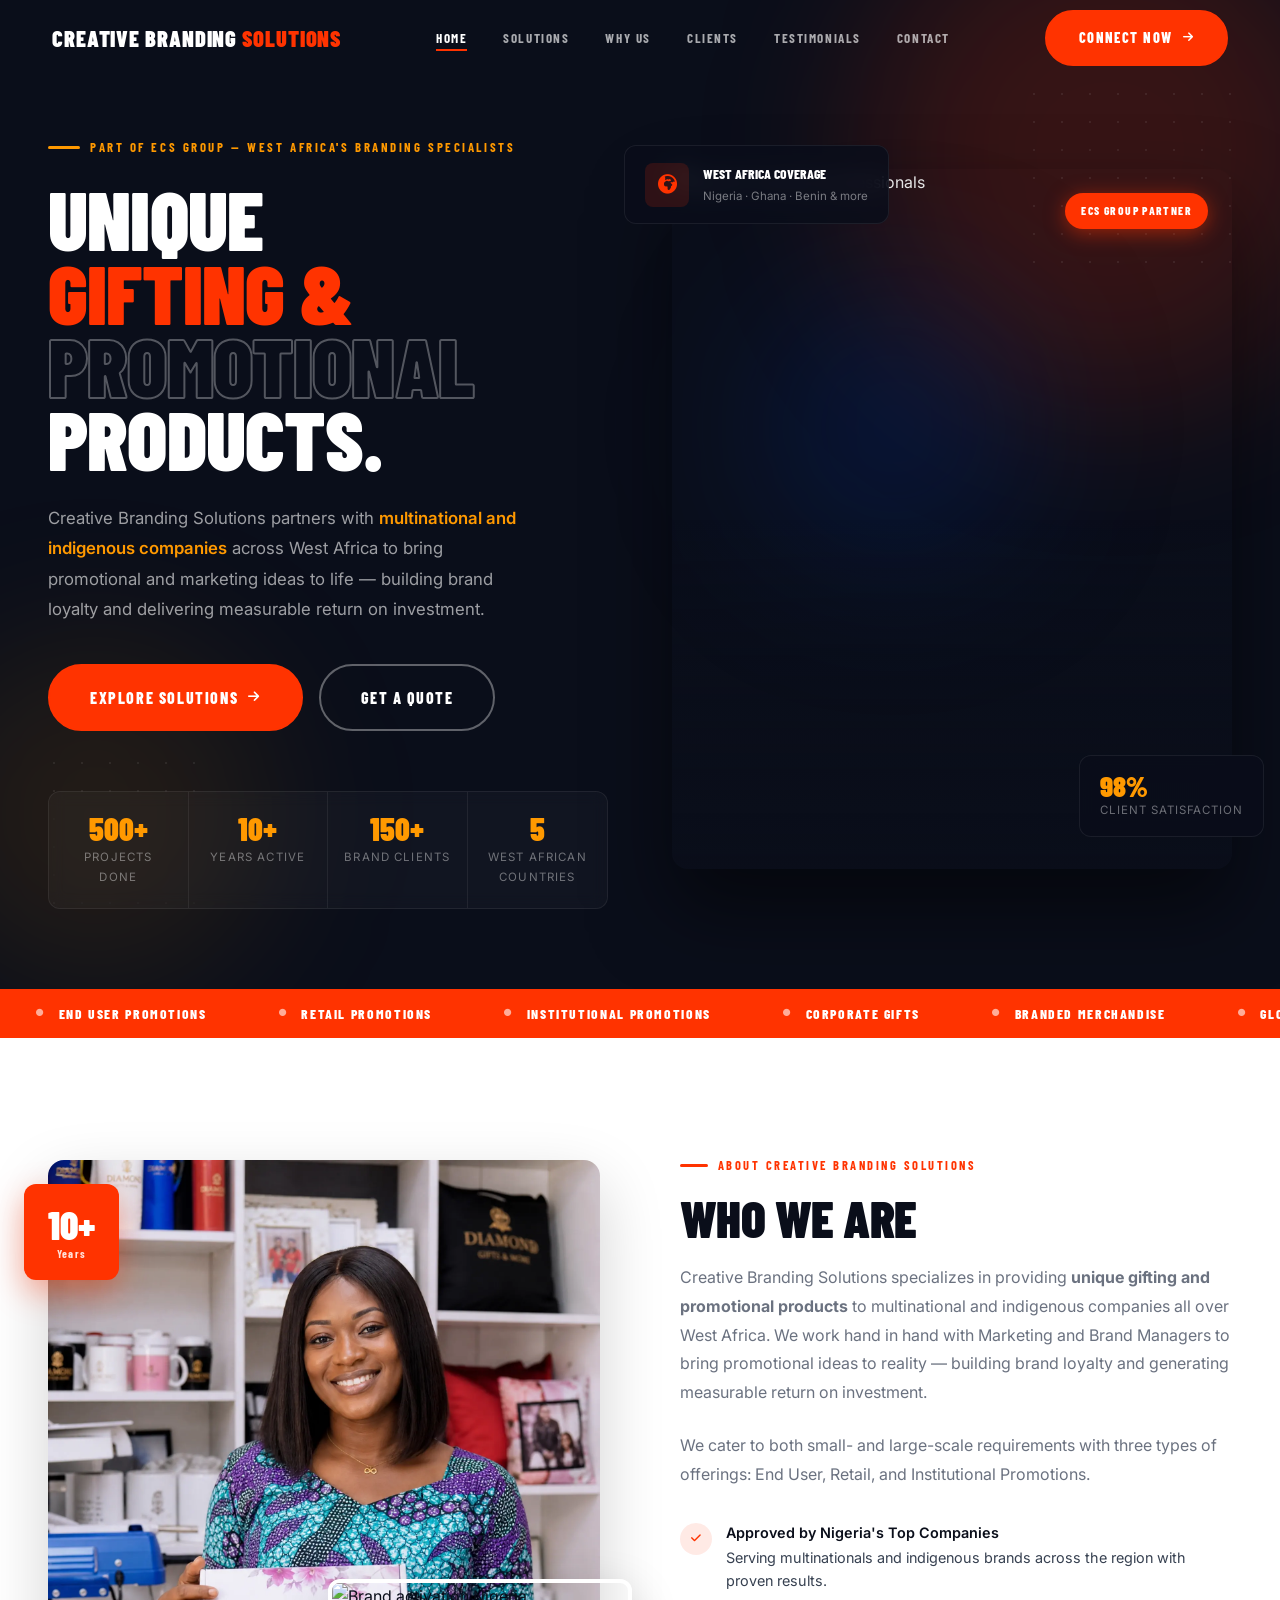
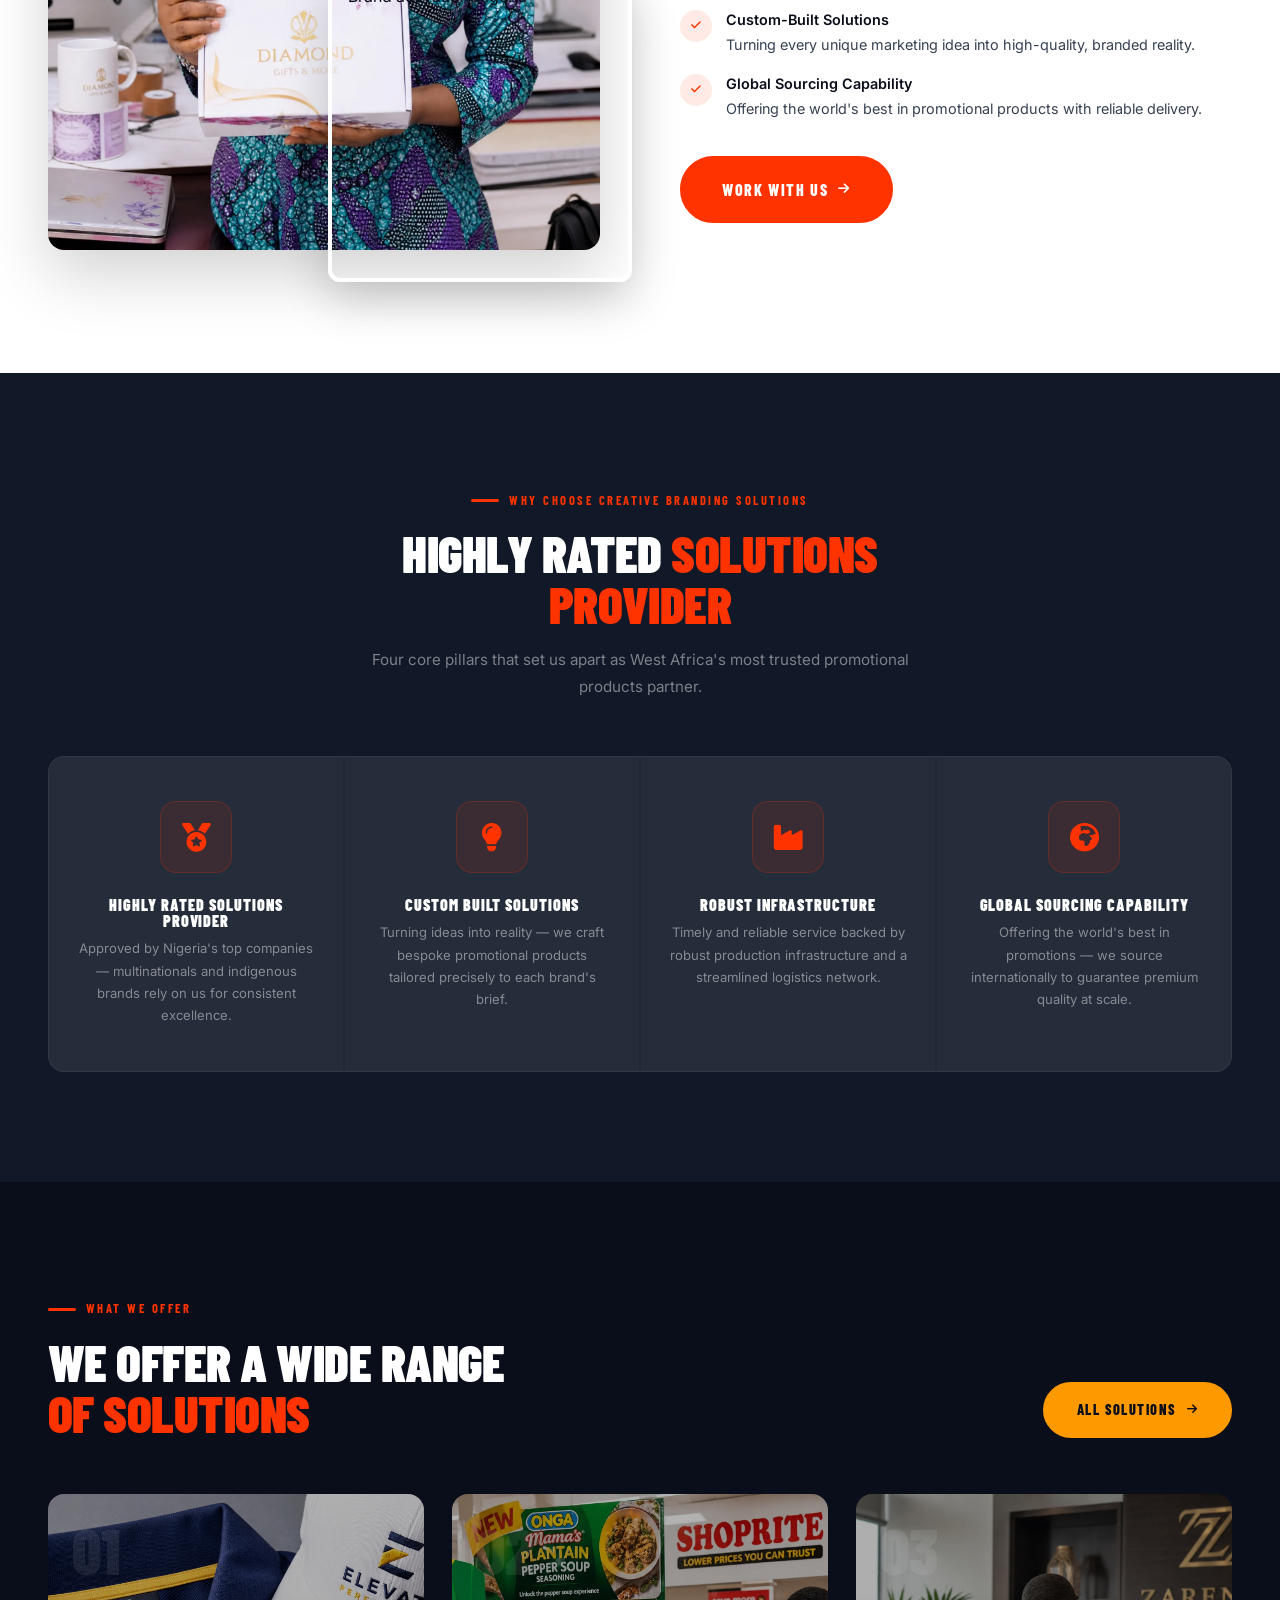
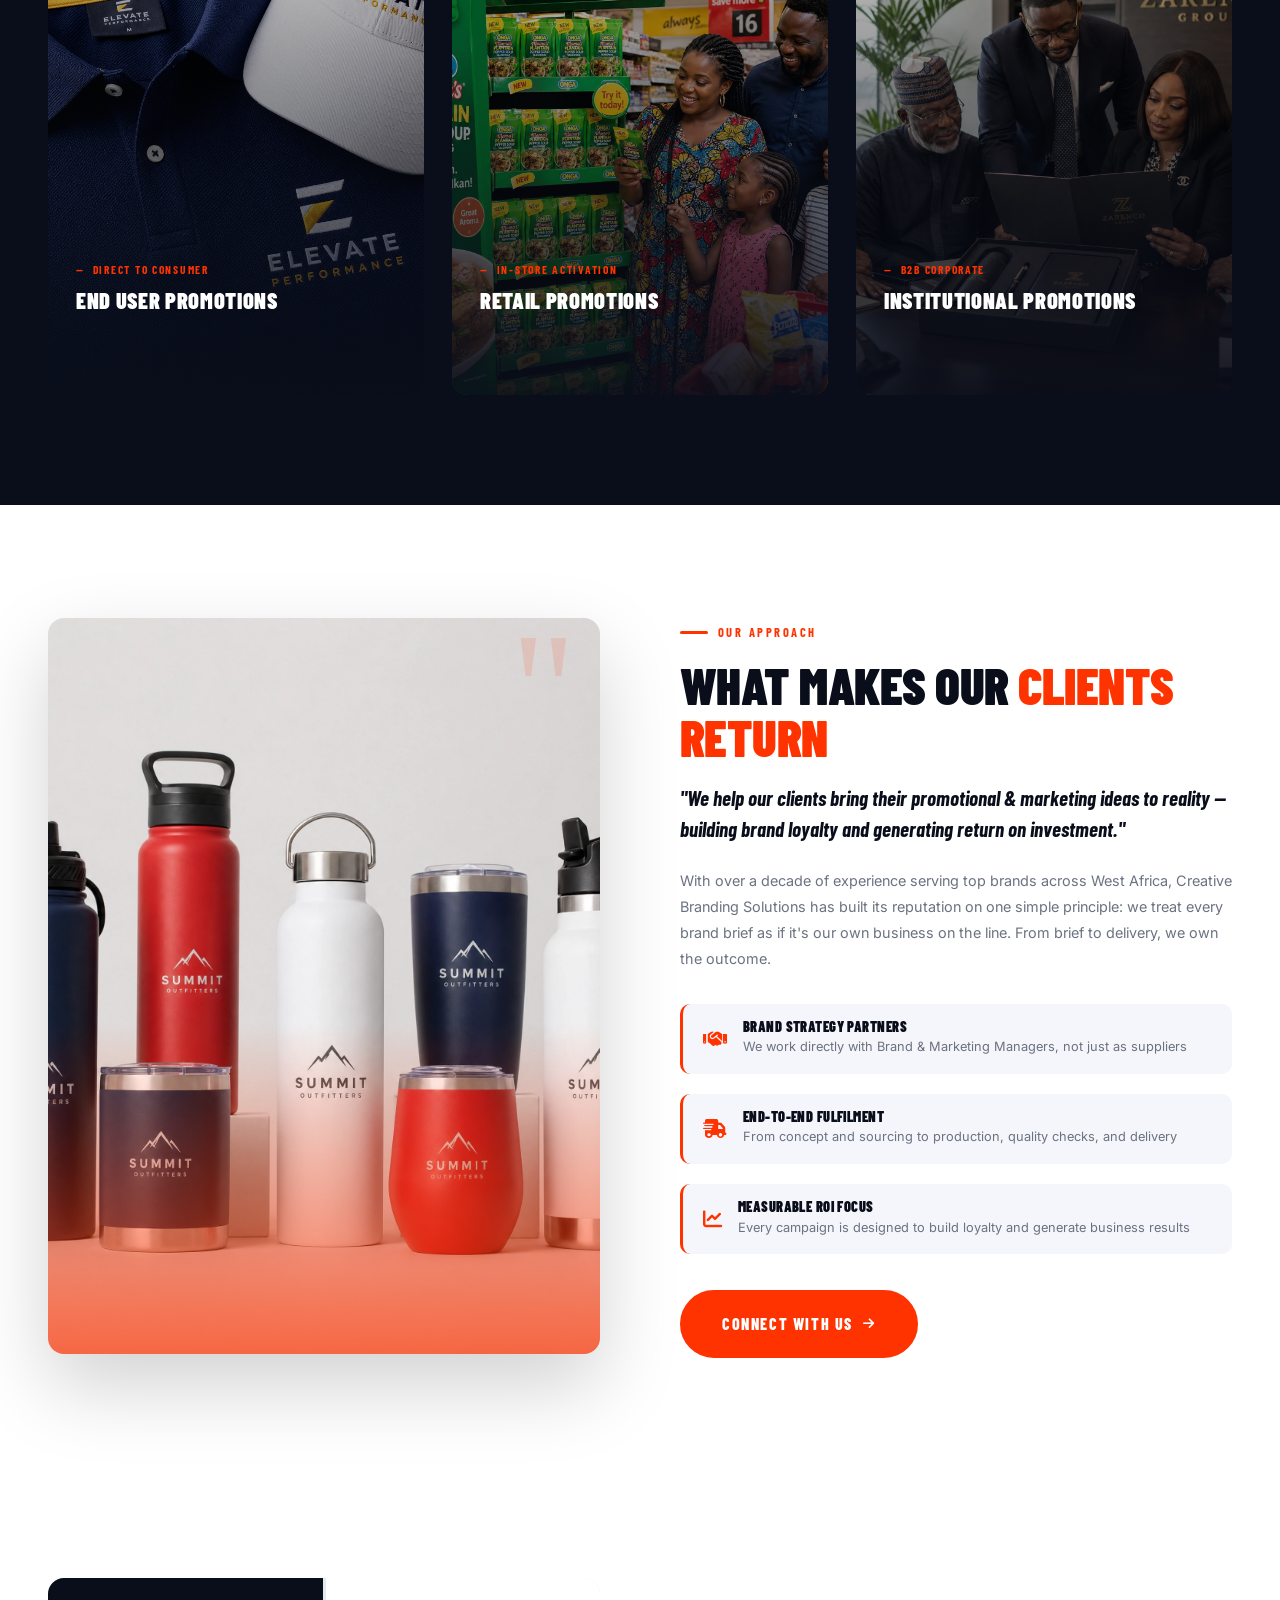
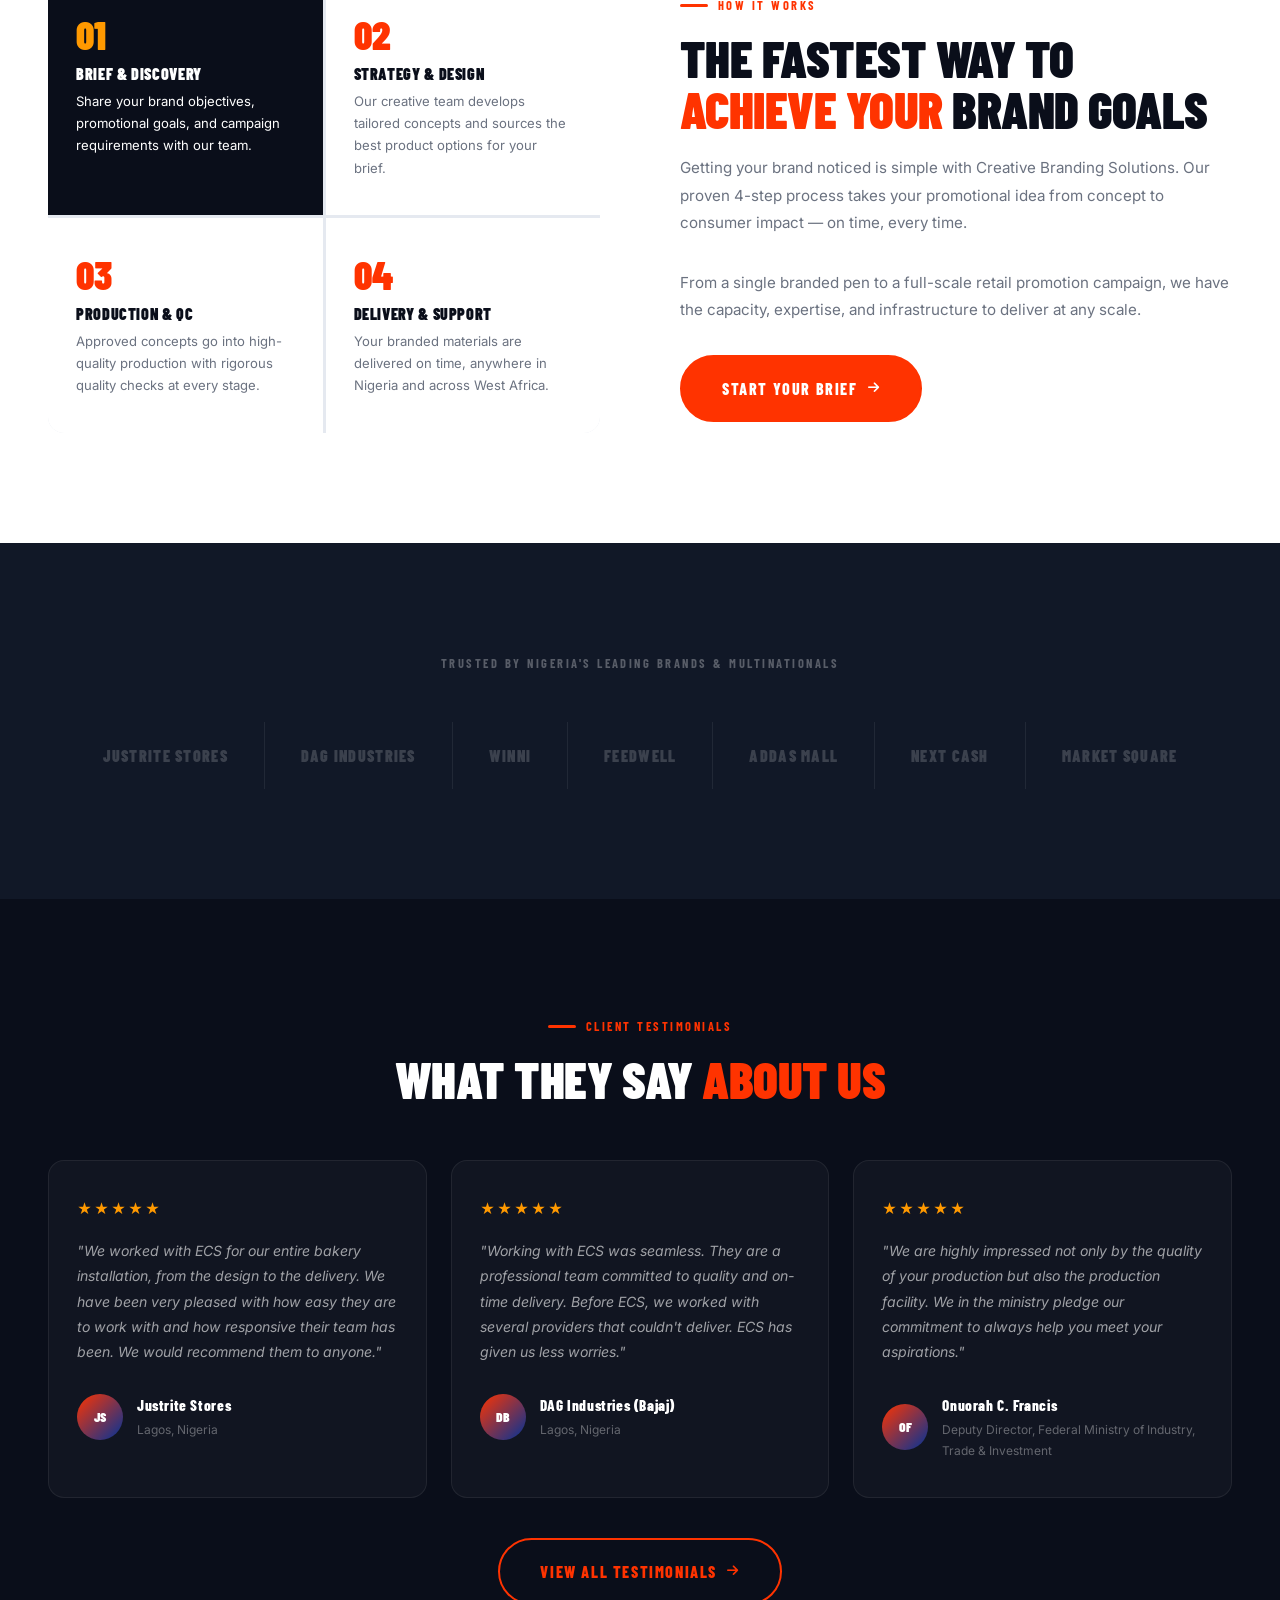
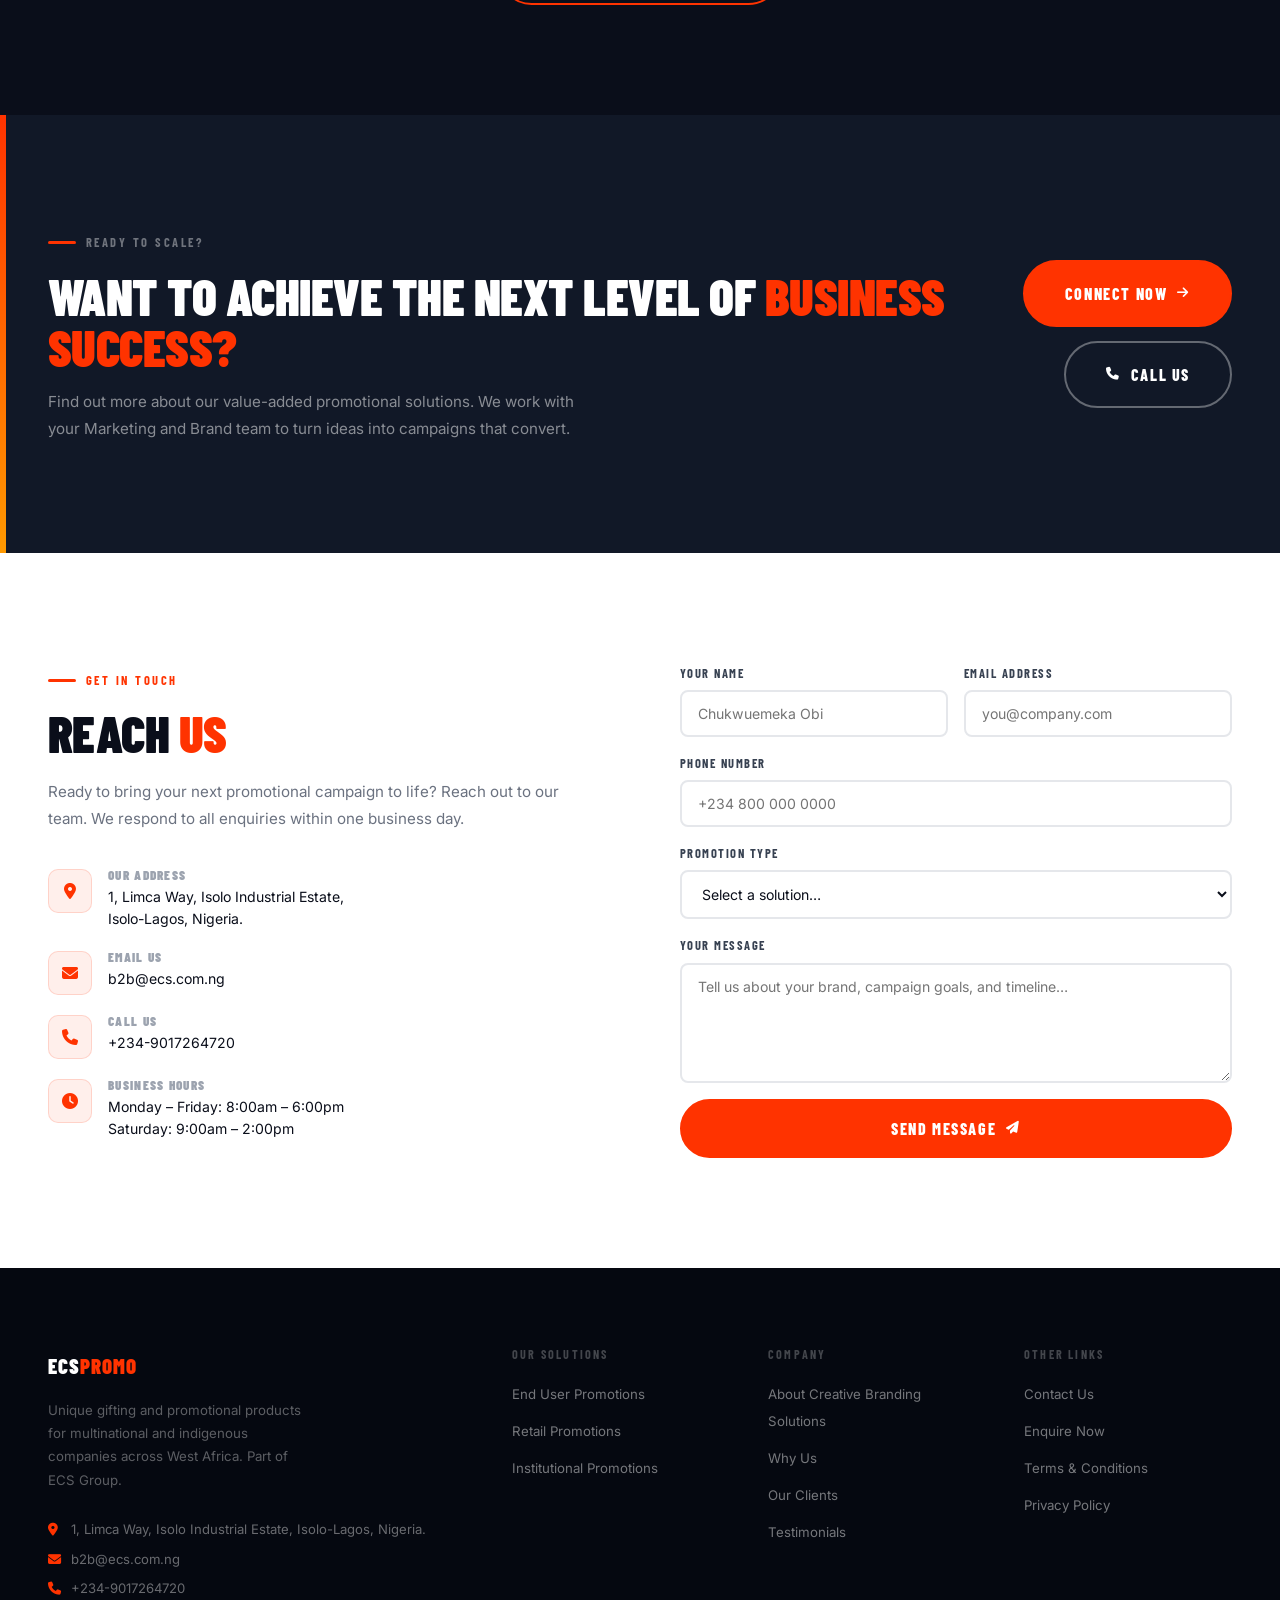
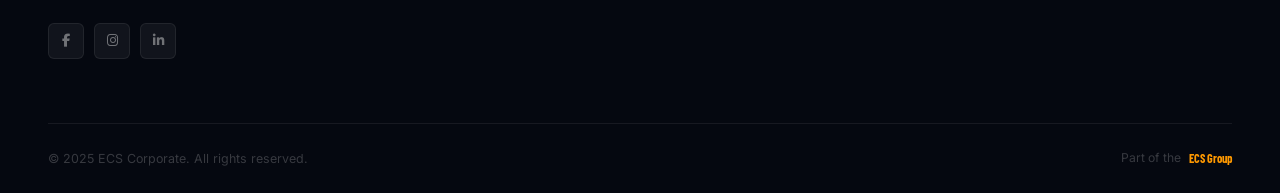
==== index.html @ 457f7cd7 "Add files via upload" ====
<!DOCTYPE html>
<html lang="en">
<head>
  <meta charset="UTF-8" />
  <meta name="viewport" content="width=device-width, initial-scale=1.0" />
  <title>Creative Branding Solutions | Branded Merchandise & Promotional Products Nigeria</title>
  <meta name="description" content="Creative Branding Solutions specializes in unique gifting and promotional products for multinational and indigenous companies across West Africa. End User, Retail & Institutional Promotions." />
  <link rel="canonical" href="https://ecspromo.com/" />

  <link rel="preconnect" href="https://fonts.googleapis.com" />
  <link rel="preconnect" href="https://fonts.gstatic.com" crossorigin />
  <link href="https://fonts.googleapis.com/css2?family=Barlow+Condensed:ital,wght@0,400;0,600;0,700;0,800;0,900;1,700&family=Inter:wght@300;400;500;600&display=swap" rel="stylesheet" />
  <link rel="stylesheet" href="https://cdnjs.cloudflare.com/ajax/libs/font-awesome/6.5.0/css/all.min.css" />

  <style>
    /* ================================================================
       Creative Branding Solutions — Flagship Homepage
       Brand: Deep Navy #0a0e1a | Flame Red #FF3300 | Amber #FF9900
       Inspired by: bold dark-bg, wave sections, organic shapes, impact
    ================================================================ */
    *, *::before, *::after { box-sizing: border-box; margin: 0; padding: 0; }

    :root {
      --ink:     #0a0e1a;
      --ink2:    #111827;
      --blue:    #003399;
      --blue-lt: #1a4dcc;
      --red:     #FF3300;
      --red-dk:  #cc2200;
      --amber:   #FF9900;
      --amber-dk:#e68a00;
      --white:   #ffffff;
      --off:     #f4f6fb;
      --muted:   #9ca3af;
      --border:  rgba(255,255,255,0.07);
      --font-h:  'Barlow Condensed', sans-serif;
      --font-b:  'Inter', sans-serif;
      --ease:    cubic-bezier(0.4, 0, 0.2, 1);
    }

    html { scroll-behavior: smooth; font-size: 16px; }
    body { font-family: var(--font-b); color: #fff; background: var(--ink); overflow-x: hidden; line-height: 1.7; }
    a { color: inherit; text-decoration: none; transition: all 0.25s var(--ease); }
    img { display: block; max-width: 100%; }
    .container { width: 100%; max-width: 1240px; margin: 0 auto; padding: 0 28px; }
    .section-pad { padding: 110px 0; }

    h1,h2,h3,h4,h5 {
      font-family: var(--font-h);
      font-weight: 900;
      line-height: 1.0;
      text-transform: uppercase;
      letter-spacing: -0.01em;
    }

    /* ======= BUTTONS ======= */
    .btn {
      display: inline-flex; align-items: center; gap: 10px;
      font-family: var(--font-h); font-weight: 800; font-size: 0.9rem;
      letter-spacing: 0.1em; text-transform: uppercase;
      padding: 14px 32px; border-radius: 100px; border: 2px solid transparent;
      cursor: pointer; transition: all 0.2s var(--ease); white-space: nowrap;
    }
    .btn-red { background: var(--red); color: #fff; border-color: var(--red); }
    .btn-red:hover { background: var(--red-dk); transform: translateY(-2px); box-shadow: 0 12px 30px rgba(255,51,0,0.4); }
    .btn-amber { background: var(--amber); color: var(--ink); border-color: var(--amber); }
    .btn-amber:hover { background: var(--amber-dk); transform: translateY(-2px); box-shadow: 0 12px 30px rgba(255,153,0,0.4); }
    .btn-outline-white { background: transparent; color: #fff; border-color: rgba(255,255,255,0.35); }
    .btn-outline-white:hover { border-color: #fff; background: rgba(255,255,255,0.08); }
    .btn-outline-red { background: transparent; color: var(--red); border-color: var(--red); }
    .btn-outline-red:hover { background: var(--red); color: #fff; }
    .btn-lg { padding: 18px 40px; font-size: 1rem; }
    .btn i { font-size: 0.8em; }

    /* ======= NAVBAR ======= */
    #navbar {
      position: fixed; top: 0; left: 0; right: 0; z-index: 999;
      transition: all 0.35s var(--ease);
    }
    .nav-inner {
      display: flex; align-items: center; justify-content: space-between;
      padding: 0 32px; height: 76px; max-width: 1240px; margin: 0 auto;
    }
    #navbar.solid { background: rgba(10,14,26,0.97); backdrop-filter: blur(16px); border-bottom: 1px solid var(--border); box-shadow: 0 4px 24px rgba(0,0,0,0.4); }

    .nav-logo {
      font-family: var(--font-h); font-weight: 900; font-size: 1.4rem;
      letter-spacing: 0.04em; text-transform: uppercase; color: #fff;
    }
    .nav-logo span { color: var(--red); }
    .nav-logo sub { font-size: 0.6em; color: var(--amber); vertical-align: super; letter-spacing: 0.12em; }

    .nav-links { display: flex; list-style: none; gap: 36px; align-items: center; }
    .nav-links a {
      font-family: var(--font-h); font-weight: 700; font-size: 0.82rem;
      letter-spacing: 0.12em; text-transform: uppercase;
      color: rgba(255,255,255,0.65); padding-bottom: 3px;
      border-bottom: 2px solid transparent;
    }
    .nav-links a:hover, .nav-links a.active { color: #fff; border-color: var(--red); }

    .nav-cta { display: flex; gap: 12px; }
    .nav-toggle { display: none; background: none; border: none; cursor: pointer; flex-direction: column; gap: 5px; padding: 8px; }
    .nav-toggle span { display: block; width: 24px; height: 2px; background: #fff; border-radius: 2px; transition: all 0.3s; }

    /* Mobile */
    #mobileMenu {
      display: none; position: fixed; inset: 0; background: var(--ink2);
      z-index: 1000; flex-direction: column; align-items: center;
      justify-content: center; gap: 28px;
    }
    #mobileMenu.open { display: flex; }
    #mobileMenu a { font-family: var(--font-h); font-weight: 900; font-size: 2.2rem; text-transform: uppercase; color: #fff; }
    #mobileMenu a:hover { color: var(--red); }
    .mobile-close { position: absolute; top: 24px; right: 24px; background: none; border: none; color: #fff; font-size: 1.6rem; cursor: pointer; }

    /* ======= HERO ======= */
    .hero {
      position: relative; min-height: 100svh; display: flex; align-items: center;
      overflow: hidden; background: var(--ink);
      padding: 130px 0 80px;
    }

    /* Background image with overlay */
    .hero-bg {
      position: absolute; inset: 0;
      background-image: url('https://images.unsplash.com/photo-1506784983877-45594efa4cbe?w=1800&auto=format&fit=crop&q=70');
      background-size: cover; background-position: center 20%;
      filter: brightness(0.12) saturate(0.4);
    }

    /* Orange blob organic shapes — inspired by reference */
    .blob {
      position: absolute; border-radius: 50%; filter: blur(80px);
      pointer-events: none; z-index: 0;
    }
    .blob-1 { width: 500px; height: 500px; background: rgba(255,51,0,0.18); top: -100px; right: -80px; }
    .blob-2 { width: 350px; height: 350px; background: rgba(255,153,0,0.1); bottom: 0; left: -80px; }
    .blob-3 { width: 260px; height: 260px; background: rgba(0,51,153,0.25); top: 30%; right: 20%; }

    /* Dotted grid decoration */
    .dot-grid {
      position: absolute; pointer-events: none;
      background-image: radial-gradient(rgba(255,255,255,0.07) 1px, transparent 1px);
      background-size: 28px 28px;
    }
    .dot-grid-tr { top: 80px; right: 40px; width: 220px; height: 200px; }
    .dot-grid-bl { bottom: 80px; left: 40px; width: 180px; height: 160px; }

    .hero-inner {
      position: relative; z-index: 2; width: 100%;
      display: grid; grid-template-columns: 1fr 1fr; gap: 64px; align-items: center;
    }

    .hero-eyebrow {
      display: inline-flex; align-items: center; gap: 10px;
      font-family: var(--font-h); font-weight: 700; font-size: 0.8rem;
      letter-spacing: 0.2em; text-transform: uppercase;
      color: var(--amber); margin-bottom: 24px;
    }
    .hero-eyebrow::before { content: ''; width: 32px; height: 3px; background: var(--amber); border-radius: 2px; }

    .hero-title {
      font-size: clamp(3.6rem, 6.5vw, 7rem);
      line-height: 0.88; color: #fff; margin-bottom: 28px;
    }
    .hero-title .line-red { color: var(--red); display: block; }
    .hero-title .line-amber { color: var(--amber); display: block; }
    .hero-title .line-stroke {
      display: block;
      -webkit-text-stroke: 2px rgba(255,255,255,0.3);
      color: transparent;
    }

    .hero-desc {
      font-size: 1.05rem; color: rgba(255,255,255,0.6);
      line-height: 1.8; max-width: 480px; margin-bottom: 40px;
    }
    .hero-desc strong { color: var(--amber); font-weight: 600; }

    .hero-actions { display: flex; gap: 16px; flex-wrap: wrap; margin-bottom: 60px; }

    .hero-counters {
      display: grid; grid-template-columns: repeat(4, 1fr);
      gap: 0; border: 1px solid var(--border); border-radius: 12px;
      overflow: hidden; background: rgba(255,255,255,0.03);
      backdrop-filter: blur(8px);
    }
    .counter-cell {
      padding: 20px 16px; border-right: 1px solid var(--border); text-align: center;
    }
    .counter-cell:last-child { border-right: none; }
    .counter-num {
      font-family: var(--font-h); font-weight: 900; font-size: 2rem;
      color: var(--amber); line-height: 1;
    }
    .counter-lbl { font-size: 0.72rem; color: rgba(255,255,255,0.4); text-transform: uppercase; letter-spacing: 0.1em; margin-top: 4px; }

    /* Hero right side — floating image cards */
    .hero-right { position: relative; }
    .hero-img-main {
      border-radius: 16px; overflow: hidden;
      aspect-ratio: 4/5; position: relative;
      box-shadow: 0 40px 80px rgba(0,0,0,0.5);
    }
    .hero-img-main img { width: 100%; height: 100%; object-fit: cover; filter: brightness(0.9); }
    .hero-img-main::after {
      content: ''; position: absolute; inset: 0;
      background: linear-gradient(to top, rgba(10,14,26,0.6) 0%, transparent 50%);
    }

    .hero-card-float {
      position: absolute; background: rgba(10,14,26,0.85); backdrop-filter: blur(12px);
      border: 1px solid var(--border); border-radius: 12px; padding: 16px 20px;
    }
    .hero-card-float.top {
      top: -24px; left: -48px;
      display: flex; align-items: center; gap: 14px;
    }
    .hero-card-float.bottom { bottom: 32px; right: -32px; }
    .float-icon {
      width: 44px; height: 44px; border-radius: 8px;
      display: flex; align-items: center; justify-content: center; font-size: 1.2rem; flex-shrink: 0;
    }
    .float-title { font-family: var(--font-h); font-size: 0.85rem; font-weight: 800; color: #fff; text-transform: uppercase; }
    .float-sub { font-size: 0.72rem; color: rgba(255,255,255,0.45); margin-top: 2px; }
    .float-stat { font-family: var(--font-h); font-weight: 900; font-size: 1.8rem; color: var(--amber); line-height: 1; }
    .float-stat-lbl { font-size: 0.72rem; color: rgba(255,255,255,0.4); text-transform: uppercase; letter-spacing: 0.08em; }

    .hero-badge-ecs {
      position: absolute; top: 24px; right: 24px; z-index: 1;
      background: var(--red); color: #fff;
      font-family: var(--font-h); font-weight: 800; font-size: 0.72rem;
      letter-spacing: 0.12em; text-transform: uppercase;
      padding: 8px 16px; border-radius: 100px;
      box-shadow: 0 4px 20px rgba(255,51,0,0.5);
    }

    /* ======= WAVE DIVIDER ======= */
    .wave-down { display: block; width: 100%; height: 80px; overflow: hidden; }
    .wave-down svg { width: 100%; height: 100%; }
    .wave-up { display: block; width: 100%; height: 80px; overflow: hidden; transform: scaleY(-1); }
    .wave-up svg { width: 100%; height: 100%; }

    /* ======= MARQUEE ======= */
    .marquee-wrap { background: var(--red); padding: 13px 0; overflow: hidden; }
    .marquee-track {
      display: flex; gap: 0;
      animation: marquee 30s linear infinite; white-space: nowrap;
    }
    .marquee-item {
      display: inline-flex; align-items: center; gap: 14px;
      font-family: var(--font-h); font-weight: 800; font-size: 0.85rem;
      letter-spacing: 0.12em; text-transform: uppercase;
      color: #fff; padding: 0 36px;
    }
    .marquee-item i { font-size: 0.45rem; opacity: 0.6; }
    @keyframes marquee { from { transform: translateX(0); } to { transform: translateX(-50%); } }

    /* ======= WHO WE ARE ======= */
    .who-section { background: #fff; color: var(--ink); }

    .section-eyebrow {
      display: inline-flex; align-items: center; gap: 10px;
      font-family: var(--font-h); font-weight: 700; font-size: 0.78rem;
      letter-spacing: 0.2em; text-transform: uppercase; color: var(--red);
      margin-bottom: 16px;
    }
    .section-eyebrow::before { content: ''; width: 28px; height: 3px; background: var(--red); border-radius: 2px; }

    .section-title-dark { font-size: clamp(2.2rem, 4vw, 3.8rem); color: var(--ink); }
    .section-title-dark span { color: var(--red); }
    .section-title-light { font-size: clamp(2.2rem, 4vw, 3.8rem); color: #fff; }
    .section-title-light span { color: var(--red); }

    .who-inner { display: grid; grid-template-columns: 1fr 1fr; gap: 80px; align-items: center; }

    .who-left-imgs { position: relative; }
    .who-img-stack {
      position: relative; border-radius: 16px; overflow: hidden;
      aspect-ratio: 4/5; box-shadow: 0 24px 64px rgba(0,0,0,0.18);
    }
    .who-img-stack img { width: 100%; height: 100%; object-fit: cover; }
    .who-img-inset {
      position: absolute; bottom: -32px; right: -32px;
      width: 55%; border-radius: 12px; overflow: hidden;
      border: 4px solid #fff; box-shadow: 0 16px 48px rgba(0,0,0,0.2);
      aspect-ratio: 1;
    }
    .who-img-inset img { width: 100%; height: 100%; object-fit: cover; }
    .who-years-badge {
      position: absolute; top: 24px; left: -24px;
      background: var(--red); color: #fff;
      font-family: var(--font-h); font-weight: 900; font-size: 2.5rem; line-height: 1;
      padding: 20px 24px; border-radius: 12px;
      box-shadow: 0 12px 32px rgba(255,51,0,0.4);
      text-align: center;
    }
    .who-years-badge span { display: block; font-size: 0.7rem; font-weight: 700; letter-spacing: 0.1em; margin-top: 4px; opacity: 0.85; }

    .who-right { padding-bottom: 40px; }
    .who-right .section-sub { font-size: 1rem; color: #6b7280; line-height: 1.8; margin: 20px 0 32px; }
    .who-checkpoints { display: flex; flex-direction: column; gap: 16px; margin-bottom: 36px; }
    .checkpoint {
      display: flex; align-items: flex-start; gap: 14px;
      font-size: 0.9rem; color: #374151; line-height: 1.6;
    }
    .checkpoint-icon {
      width: 32px; height: 32px; min-width: 32px; border-radius: 50%;
      background: rgba(255,51,0,0.1); display: flex; align-items: center;
      justify-content: center; color: var(--red); font-size: 0.7rem; margin-top: 2px;
    }
    .checkpoint strong { display: block; color: var(--ink); font-weight: 600; margin-bottom: 2px; }

    /* ======= WHY US PILLARS ======= */
    .why-section { background: var(--ink2); }
    .pillars-grid {
      display: grid; grid-template-columns: repeat(4, 1fr); gap: 2px;
      background: var(--border); border: 1px solid var(--border);
      border-radius: 16px; overflow: hidden; margin-top: 56px;
    }
    .pillar-card {
      background: rgba(255,255,255,0.02); padding: 44px 28px;
      text-align: center; transition: all 0.3s var(--ease); cursor: default;
      position: relative; overflow: hidden;
    }
    .pillar-card::before {
      content: ''; position: absolute; bottom: 0; left: 0; right: 0; height: 3px;
      background: var(--red); transform: scaleX(0); transform-origin: center;
      transition: transform 0.3s var(--ease);
    }
    .pillar-card:hover { background: rgba(255,255,255,0.05); }
    .pillar-card:hover::before { transform: scaleX(1); }

    .pillar-icon-wrap {
      width: 72px; height: 72px; border-radius: 16px;
      background: rgba(255,51,0,0.1); border: 1px solid rgba(255,51,0,0.2);
      display: flex; align-items: center; justify-content: center;
      font-size: 1.8rem; color: var(--red); margin: 0 auto 24px;
      transition: all 0.3s;
    }
    .pillar-card:hover .pillar-icon-wrap { background: var(--red); color: #fff; border-color: var(--red); }
    .pillar-card h3 { font-size: 1rem; letter-spacing: 0.06em; color: #fff; margin-bottom: 8px; }
    .pillar-card p { font-size: 0.82rem; color: rgba(255,255,255,0.45); line-height: 1.7; }

    /* ======= SOLUTIONS ======= */
    .solutions-section { background: var(--ink); }

    .solutions-grid { display: grid; grid-template-columns: repeat(3, 1fr); gap: 28px; margin-top: 56px; }

    .solution-card {
      position: relative; border-radius: 16px; overflow: hidden;
      aspect-ratio: 3/4; background: var(--ink2);
      cursor: pointer;
    }
    .solution-card img { width: 100%; height: 100%; object-fit: cover; transition: transform 0.6s var(--ease); filter: brightness(0.7); }
    .solution-card:hover img { transform: scale(1.08); }

    .solution-overlay {
      position: absolute; inset: 0;
      background: linear-gradient(to top, rgba(10,14,26,0.92) 0%, rgba(10,14,26,0.3) 50%, transparent 80%);
      display: flex; flex-direction: column; justify-content: flex-end;
      padding: 32px 28px;
    }

    .solution-tag {
      display: inline-flex; align-items: center; gap: 8px;
      font-family: var(--font-h); font-weight: 700; font-size: 0.72rem;
      letter-spacing: 0.15em; text-transform: uppercase;
      color: var(--red); margin-bottom: 10px;
    }
    .solution-tag::before { content: '—'; }
    .solution-card h3 { font-size: 1.4rem; color: #fff; margin-bottom: 10px; letter-spacing: 0.03em; }
    .solution-card p { font-size: 0.82rem; color: rgba(255,255,255,0.55); line-height: 1.65; margin-bottom: 20px; max-height: 0; overflow: hidden; transition: max-height 0.4s; }
    .solution-card:hover p { max-height: 120px; }
    .solution-link {
      display: inline-flex; align-items: center; gap: 8px;
      font-family: var(--font-h); font-weight: 700; font-size: 0.8rem;
      letter-spacing: 0.1em; text-transform: uppercase; color: var(--amber);
      opacity: 0; transform: translateY(8px); transition: all 0.3s;
    }
    .solution-link i { font-size: 0.7em; transition: transform 0.2s; }
    .solution-card:hover .solution-link { opacity: 1; transform: translateY(0); }
    .solution-card:hover .solution-link i { transform: translateX(4px); }

    .solution-num {
      position: absolute; top: 24px; left: 24px;
      font-family: var(--font-h); font-weight: 900; font-size: 4rem; line-height: 1;
      color: rgba(255,255,255,0.08); transition: color 0.3s;
    }
    .solution-card:hover .solution-num { color: rgba(255,51,0,0.15); }

    /* ======= CEO / TESTIMONIAL FEATURE ======= */
    .feature-section { background: #fff; color: var(--ink); overflow: hidden; }
    .feature-inner { display: grid; grid-template-columns: 1fr 1fr; gap: 80px; align-items: center; }

    .feature-img {
      position: relative;
    }
    .feature-img-frame {
      border-radius: 16px; overflow: hidden; aspect-ratio: 3/4;
      box-shadow: 0 32px 80px rgba(0,0,0,0.18); position: relative;
    }
    .feature-img-frame img { width: 100%; height: 100%; object-fit: cover; }
    .feature-img-frame::before {
      content: '';
      position: absolute; bottom: 0; left: 0; right: 0; height: 45%;
      background: linear-gradient(to top, rgba(255,51,0,0.7), transparent);
    }

    .quote-big {
      font-family: serif; font-size: 10rem; line-height: 0.5;
      color: var(--red); opacity: 0.12; position: absolute;
      top: 32px; right: 24px; pointer-events: none;
    }

    .feature-right .section-eyebrow { color: var(--red); }
    .feature-right .section-eyebrow::before { background: var(--red); }

    .feature-quote {
      font-family: var(--font-h); font-style: italic; font-size: 1.3rem;
      font-weight: 700; line-height: 1.5; color: var(--ink);
      margin: 20px 0 24px; position: relative;
    }

    .feature-desc { font-size: 0.9rem; color: #6b7280; line-height: 1.8; margin-bottom: 32px; }

    .feat-highlights { display: flex; flex-direction: column; gap: 20px; margin-bottom: 36px; }
    .feat-hl {
      display: flex; align-items: center; gap: 16px;
      padding: 16px 20px; background: var(--off); border-radius: 10px;
      border-left: 3px solid var(--red);
    }
    .feat-hl-icon { font-size: 1.2rem; color: var(--red); }
    .feat-hl h5 { font-family: var(--font-h); font-size: 0.9rem; color: var(--ink); letter-spacing: 0.03em; margin-bottom: 2px; }
    .feat-hl p { font-size: 0.8rem; color: #6b7280; }

    /* ======= PROCESS (4-step, reference-inspired 2x2 grid) ======= */
    .process-section { background: #fff; color: var(--ink); }

    .process-split { display: grid; grid-template-columns: 1fr 1fr; gap: 80px; align-items: center; }

    .process-steps-grid { display: grid; grid-template-columns: 1fr 1fr; gap: 3px; background: #e5e9f0; border-radius: 16px; overflow: hidden; }

    .proc-step {
      background: #fff; padding: 36px 28px; position: relative;
      transition: all 0.3s var(--ease);
    }
    .proc-step:hover { background: var(--off); }
    .proc-step.active { background: var(--ink); }
    .proc-step.active h4, .proc-step.active p { color: #fff !important; }

    .proc-num {
      font-family: var(--font-h); font-weight: 900; font-size: 2.5rem;
      color: var(--red); line-height: 1; margin-bottom: 12px;
    }
    .proc-step h4 { font-family: var(--font-h); font-size: 1rem; letter-spacing: 0.04em; color: var(--ink); margin-bottom: 8px; }
    .proc-step p { font-size: 0.82rem; color: #6b7280; line-height: 1.7; }
    .proc-step.active .proc-num { color: var(--amber); }

    .process-right .section-title-dark { margin-bottom: 20px; }
    .process-right p { font-size: 0.95rem; color: #6b7280; line-height: 1.8; margin-bottom: 32px; }

    /* ======= CLIENTS ======= */
    .clients-section { background: var(--ink2); }
    .clients-label {
      text-align: center;
      font-family: var(--font-h); font-size: 0.78rem; font-weight: 700;
      letter-spacing: 0.2em; text-transform: uppercase; color: rgba(255,255,255,0.3);
      margin-bottom: 48px;
    }
    .clients-logos {
      display: flex; align-items: center; justify-content: center;
      gap: 0; flex-wrap: wrap;
    }
    .client-logo-item {
      padding: 20px 36px; border-right: 1px solid var(--border);
      font-family: var(--font-h); font-weight: 900; font-size: 1rem;
      letter-spacing: 0.08em; text-transform: uppercase;
      color: rgba(255,255,255,0.18); transition: color 0.2s;
    }
    .client-logo-item:last-child { border-right: none; }
    .client-logo-item:hover { color: rgba(255,255,255,0.55); }

    /* ======= TESTIMONIALS ======= */
    .testimonials-section { background: var(--ink); }

    .testi-grid { display: grid; grid-template-columns: 1fr 1fr 1fr; gap: 24px; margin-top: 56px; }

    .testi-card {
      background: rgba(255,255,255,0.03); border: 1px solid var(--border);
      border-radius: 16px; padding: 36px 28px; position: relative;
      transition: all 0.3s var(--ease); overflow: hidden;
    }
    .testi-card::before {
      content: ''; position: absolute; top: 0; left: 0; right: 0; height: 3px;
      background: linear-gradient(90deg, var(--red), var(--amber));
      opacity: 0; transition: opacity 0.3s;
    }
    .testi-card:hover { border-color: rgba(255,255,255,0.12); background: rgba(255,255,255,0.05); }
    .testi-card:hover::before { opacity: 1; }

    .testi-stars { color: var(--amber); font-size: 0.9rem; letter-spacing: 2px; margin-bottom: 16px; }
    .testi-quote { font-size: 0.88rem; color: rgba(255,255,255,0.6); line-height: 1.8; font-style: italic; margin-bottom: 28px; }
    .testi-author { display: flex; align-items: center; gap: 14px; }
    .testi-avatar {
      width: 46px; height: 46px; border-radius: 50%;
      background: linear-gradient(135deg, var(--red), var(--blue));
      display: flex; align-items: center; justify-content: center;
      font-family: var(--font-h); font-weight: 900; color: #fff; font-size: 0.85rem;
      flex-shrink: 0;
    }
    .testi-name { font-family: var(--font-h); font-size: 0.95rem; font-weight: 800; color: #fff; letter-spacing: 0.04em; }
    .testi-role { font-size: 0.75rem; color: rgba(255,255,255,0.35); margin-top: 2px; }

    /* ======= CTA SECTION ======= */
    .cta-section {
      position: relative; overflow: hidden;
      background: var(--ink2);
    }
    .cta-bg-img {
      position: absolute; inset: 0;
      background-image: url('https://images.unsplash.com/photo-1542744094-3a31f272c490?w=1400&auto=format&fit=crop&q=50');
      background-size: cover; background-position: center;
      opacity: 0.05;
    }
    .cta-left-stripe {
      position: absolute; left: 0; top: 0; bottom: 0; width: 6px;
      background: linear-gradient(to bottom, var(--red), var(--amber));
    }

    .cta-inner {
      position: relative; z-index: 1;
      display: grid; grid-template-columns: 1fr auto; gap: 60px;
      align-items: center;
    }
    .cta-title { font-size: clamp(2.2rem, 4vw, 3.5rem); color: #fff; margin-bottom: 16px; }
    .cta-title span { color: var(--red); }
    .cta-desc { font-size: 0.95rem; color: rgba(255,255,255,0.5); line-height: 1.8; max-width: 540px; }
    .cta-actions { display: flex; flex-direction: column; gap: 14px; align-items: flex-end; }

    /* ======= CONTACT FORM ======= */
    .contact-section { background: #fff; color: var(--ink); }
    .contact-inner { display: grid; grid-template-columns: 1fr 1fr; gap: 80px; align-items: start; }

    .contact-info .section-eyebrow::before { background: var(--red); }
    .contact-info .section-title-dark { margin-bottom: 20px; }
    .contact-desc { font-size: 0.95rem; color: #6b7280; line-height: 1.8; margin-bottom: 36px; }
    .contact-details { display: flex; flex-direction: column; gap: 20px; }
    .contact-detail-item { display: flex; align-items: flex-start; gap: 16px; }
    .contact-icon {
      width: 44px; height: 44px; min-width: 44px; border-radius: 10px;
      background: rgba(255,51,0,0.08); border: 1px solid rgba(255,51,0,0.15);
      display: flex; align-items: center; justify-content: center;
      color: var(--red); font-size: 1rem;
    }
    .contact-detail-item h5 { font-family: var(--font-h); font-size: 0.82rem; letter-spacing: 0.1em; color: #9ca3af; text-transform: uppercase; margin-bottom: 4px; }
    .contact-detail-item p { font-size: 0.88rem; color: var(--ink); line-height: 1.6; }

    .contact-form { display: flex; flex-direction: column; gap: 16px; }
    .form-row { display: grid; grid-template-columns: 1fr 1fr; gap: 16px; }
    .form-group { display: flex; flex-direction: column; gap: 6px; }
    .form-group label { font-family: var(--font-h); font-size: 0.78rem; letter-spacing: 0.12em; text-transform: uppercase; color: #374151; font-weight: 700; }
    .form-group input, .form-group textarea, .form-group select {
      padding: 13px 16px; border: 2px solid #e5e7eb; border-radius: 8px;
      font-family: var(--font-b); font-size: 0.88rem; color: var(--ink);
      background: #fff; transition: border-color 0.2s;
      outline: none;
    }
    .form-group input:focus, .form-group textarea:focus, .form-group select:focus { border-color: var(--red); }
    .form-group textarea { resize: vertical; min-height: 120px; }

    /* ======= FOOTER ======= */
    footer { background: #050810; padding: 80px 0 0; }
    .footer-top { padding-bottom: 64px; border-bottom: 1px solid var(--border); }
    .footer-grid { display: grid; grid-template-columns: 2fr 1fr 1fr 1fr; gap: 48px; }

    .footer-logo { font-family: var(--font-h); font-weight: 900; font-size: 1.3rem; letter-spacing: 0.05em; text-transform: uppercase; color: #fff; margin-bottom: 16px; }
    .footer-logo span { color: var(--red); }
    .footer-desc { font-size: 0.83rem; color: rgba(255,255,255,0.35); line-height: 1.75; max-width: 270px; margin-bottom: 28px; }
    .footer-contact-line { display: flex; align-items: flex-start; gap: 10px; font-size: 0.82rem; color: rgba(255,255,255,0.4); margin-bottom: 10px; line-height: 1.5; }
    .footer-contact-line i { color: var(--red); margin-top: 3px; width: 13px; flex-shrink: 0; }
    .footer-socials { display: flex; gap: 10px; margin-top: 24px; }
    .social-btn {
      width: 36px; height: 36px; border-radius: 6px;
      background: rgba(255,255,255,0.05); border: 1px solid var(--border);
      display: flex; align-items: center; justify-content: center;
      color: rgba(255,255,255,0.4); font-size: 0.82rem; transition: all 0.2s;
    }
    .social-btn:hover { background: var(--red); border-color: var(--red); color: #fff; }

    .footer-col h5 { font-family: var(--font-h); font-size: 0.76rem; font-weight: 700; letter-spacing: 0.18em; text-transform: uppercase; color: rgba(255,255,255,0.25); margin-bottom: 20px; }
    .footer-links { list-style: none; display: flex; flex-direction: column; gap: 10px; }
    .footer-links a { font-size: 0.83rem; color: rgba(255,255,255,0.45); transition: color 0.2s; }
    .footer-links a:hover { color: var(--amber); }

    .footer-bottom {
      padding: 24px 0;
      display: flex; align-items: center; justify-content: space-between; gap: 16px; flex-wrap: wrap;
    }
    .footer-copy { font-size: 0.78rem; color: rgba(255,255,255,0.2); }
    .footer-ecs { font-size: 0.76rem; color: rgba(255,255,255,0.2); display: flex; align-items: center; gap: 8px; }
    .footer-ecs span { color: var(--amber); font-family: var(--font-h); font-weight: 700; }

    /* ======= REVEAL ======= */
    .reveal { opacity: 0; transform: translateY(36px); transition: opacity 0.65s var(--ease), transform 0.65s var(--ease); }
    .reveal.d1 { transition-delay: 0.1s; }
    .reveal.d2 { transition-delay: 0.2s; }
    .reveal.d3 { transition-delay: 0.3s; }
    .reveal.d4 { transition-delay: 0.4s; }
    .reveal.visible { opacity: 1; transform: translateY(0); }

    /* ======= RESPONSIVE ======= */
    @media (max-width: 1024px) {
      .hero-inner { grid-template-columns: 1fr; }
      .hero-right { display: none; }
      .hero-counters { grid-template-columns: repeat(2, 1fr); }
      .who-inner, .feature-inner, .process-split, .contact-inner, .cta-inner { grid-template-columns: 1fr; }
      .who-left-imgs { display: none; }
      .pillars-grid { grid-template-columns: repeat(2, 1fr); }
      .solutions-grid { grid-template-columns: 1fr 1fr; }
      .testi-grid { grid-template-columns: 1fr 1fr; }
      .footer-grid { grid-template-columns: 1fr 1fr; }
      .cta-inner { grid-template-columns: 1fr; }
      .cta-actions { align-items: flex-start; flex-direction: row; }
    }

    @media (max-width: 768px) {
      .section-pad { padding: 72px 0; }
      .nav-links, .nav-cta { display: none; }
      .nav-toggle { display: flex; }
      .hero-title { font-size: clamp(3rem, 13vw, 5rem); }
      .hero-counters { grid-template-columns: 1fr 1fr; }
      .solutions-grid { grid-template-columns: 1fr; }
      .process-steps-grid { grid-template-columns: 1fr; }
      .testi-grid { grid-template-columns: 1fr; }
      .footer-grid { grid-template-columns: 1fr; }
      .form-row { grid-template-columns: 1fr; }
      .pillars-grid { grid-template-columns: 1fr 1fr; }
      .nav-inner { padding: 0 20px; }
    }
  </style>
</head>
<body>

<!-- ======= NAVBAR ======= -->
<nav id="navbar">
  <div class="nav-inner">
    <a href="#" class="nav-logo">CREATIVE BRANDING <span>SOLUTIONS</span></a>
    <ul class="nav-links">
      <li><a href="#" class="active">Home</a></li>
      <li><a href="solutions.html">Solutions</a></li>
      <li><a href="#why-us">Why Us</a></li>
      <li><a href="#clients">Clients</a></li>
      <li><a href="testimonials.html">Testimonials</a></li>
      <li><a href="contact.html">Contact</a></li>
    </ul>
    <div class="nav-cta">
      <a href="contact.html" class="btn btn-red">Connect Now <i class="fas fa-arrow-right"></i></a>
    </div>
    <button class="nav-toggle" id="navToggle" aria-label="Open menu">
      <span></span><span></span><span></span>
    </button>
  </div>
</nav>

<div id="mobileMenu">
  <button class="mobile-close" id="mobileClose"><i class="fas fa-times"></i></button>
  <a href="#">Home</a>
  <a href="#solutions">Solutions</a>
  <a href="#why-us">Why Us</a>
  <a href="#clients">Clients</a>
  <a href="#testimonials">Testimonials</a>
  <a href="contact.html">Contact</a>
  <a href="contact.html" class="btn btn-red" style="margin-top:12px;">Connect Now</a>
</div>

<!-- ======= HERO ======= -->
<section class="hero" aria-label="Hero">
  <div class="hero-bg"></div>
  <div class="blob blob-1"></div>
  <div class="blob blob-2"></div>
  <div class="blob blob-3"></div>
  <div class="dot-grid dot-grid-tr"></div>
  <div class="dot-grid dot-grid-bl"></div>

  <div class="container">
    <div class="hero-inner">
      <div class="hero-left">
        <div class="hero-eyebrow reveal">Part of ECS Group &mdash; West Africa's Branding Specialists</div>
        <h1 class="hero-title reveal d1">
          Unique
          <span class="line-red">Gifting &amp;</span>
          <span class="line-stroke">Promotional</span>
          Products.
        </h1>
        <p class="hero-desc reveal d2">
          Creative Branding Solutions partners with <strong>multinational and indigenous companies</strong> across West Africa to bring promotional and marketing ideas to life — building brand loyalty and delivering measurable return on investment.
        </p>
        <div class="hero-actions reveal d3">
          <a href="#solutions" class="btn btn-red btn-lg">Explore Solutions <i class="fas fa-arrow-right"></i></a>
          <a href="contact.html" class="btn btn-outline-white btn-lg">Get a Quote</a>
        </div>
        <div class="hero-counters reveal d4">
          <div class="counter-cell">
            <div class="counter-num">500+</div>
            <div class="counter-lbl">Projects Done</div>
          </div>
          <div class="counter-cell">
            <div class="counter-num">10+</div>
            <div class="counter-lbl">Years Active</div>
          </div>
          <div class="counter-cell">
            <div class="counter-num">150+</div>
            <div class="counter-lbl">Brand Clients</div>
          </div>
          <div class="counter-cell">
            <div class="counter-num">5</div>
            <div class="counter-lbl">West African Countries</div>
          </div>
        </div>
      </div>

      <!-- Hero right image column -->
      <div class="hero-right">
        <div style="position:relative;">
          <div class="hero-img-main">
            <img
              src="images/hero_home.webp"
              alt="Nigerian business professionals"
              loading="eager"
            />
          </div>
          <div class="hero-badge-ecs">ECS Group Partner</div>

          <!-- Floating card top left -->
          <div class="hero-card-float top">
            <div class="float-icon" style="background:rgba(255,51,0,0.15);color:var(--red);">
              <i class="fas fa-globe-africa"></i>
            </div>
            <div>
              <div class="float-title">West Africa Coverage</div>
              <div class="float-sub">Nigeria · Ghana · Benin & more</div>
            </div>
          </div>

          <!-- Floating stat bottom right -->
          <div class="hero-card-float bottom">
            <div class="float-stat">98%</div>
            <div class="float-stat-lbl">Client Satisfaction</div>
          </div>
        </div>
      </div>
    </div>
  </div>
</section>

<!-- ======= MARQUEE ======= -->
<div class="marquee-wrap" aria-hidden="true">
  <div class="marquee-track">
    <span class="marquee-item"><i class="fas fa-circle"></i>End User Promotions</span>
    <span class="marquee-item"><i class="fas fa-circle"></i>Retail Promotions</span>
    <span class="marquee-item"><i class="fas fa-circle"></i>Institutional Promotions</span>
    <span class="marquee-item"><i class="fas fa-circle"></i>Corporate Gifts</span>
    <span class="marquee-item"><i class="fas fa-circle"></i>Branded Merchandise</span>
    <span class="marquee-item"><i class="fas fa-circle"></i>Global Sourcing</span>
    <span class="marquee-item"><i class="fas fa-circle"></i>West Africa Reach</span>
    <span class="marquee-item"><i class="fas fa-circle"></i>End User Promotions</span>
    <span class="marquee-item"><i class="fas fa-circle"></i>Retail Promotions</span>
    <span class="marquee-item"><i class="fas fa-circle"></i>Institutional Promotions</span>
    <span class="marquee-item"><i class="fas fa-circle"></i>Corporate Gifts</span>
    <span class="marquee-item"><i class="fas fa-circle"></i>Branded Merchandise</span>
    <span class="marquee-item"><i class="fas fa-circle"></i>Global Sourcing</span>
    <span class="marquee-item"><i class="fas fa-circle"></i>West Africa Reach</span>
  </div>
</div>

<!-- ======= WHO WE ARE ======= -->
<section class="who-section section-pad" id="about">
  <div class="container">
    <div class="who-inner">
      <!-- Left: stacked images -->
      <div class="who-left-imgs reveal">
        <div class="who-img-stack">
          <img
            src="Images/who_we_are.webp"
            alt="Creative Branding Solutions team collaboration"
          />
        </div>
        <div class="who-img-inset">
          <img
            src="images/who_we_are_inset.webp"
            alt="Brand activation Nigeria"
          />
        </div>
        <div class="who-years-badge">10+<span>Years</span></div>
      </div>

      <!-- Right: content -->
      <div class="who-right">
        <div class="section-eyebrow reveal">About Creative Branding Solutions</div>
        <h2 class="section-title-dark reveal d1">Who We Are</h2>
        <p class="section-sub reveal d2">
          Creative Branding Solutions specializes in providing <strong>unique gifting and promotional products</strong> to multinational and indigenous companies all over West Africa. We work hand in hand with Marketing and Brand Managers to bring promotional ideas to reality — building brand loyalty and generating measurable return on investment.
        </p>
        <p class="section-sub reveal d2" style="margin-top:-8px;">
          We cater to both small- and large-scale requirements with three types of offerings: End User, Retail, and Institutional Promotions.
        </p>
        <div class="who-checkpoints reveal d3">
          <div class="checkpoint">
            <div class="checkpoint-icon"><i class="fas fa-check"></i></div>
            <div>
              <strong>Approved by Nigeria's Top Companies</strong>
              Serving multinationals and indigenous brands across the region with proven results.
            </div>
          </div>
          <div class="checkpoint">
            <div class="checkpoint-icon"><i class="fas fa-check"></i></div>
            <div>
              <strong>Custom-Built Solutions</strong>
              Turning every unique marketing idea into high-quality, branded reality.
            </div>
          </div>
          <div class="checkpoint">
            <div class="checkpoint-icon"><i class="fas fa-check"></i></div>
            <div>
              <strong>Global Sourcing Capability</strong>
              Offering the world's best in promotional products with reliable delivery.
            </div>
          </div>
        </div>
        <a href="contact.html" class="btn btn-red btn-lg reveal d4">Work With Us <i class="fas fa-arrow-right"></i></a>
      </div>
    </div>
  </div>
</section>

<!-- ======= WHY US ======= -->
<section class="why-section section-pad" id="why-us">
  <div class="container">
    <div style="text-align:center;max-width:600px;margin:0 auto 0;">
      <div class="section-eyebrow reveal" style="justify-content:center;">Why Choose Creative Branding Solutions</div>
      <h2 class="section-title-light reveal d1">Highly Rated <span>Solutions Provider</span></h2>
      <p style="font-size:0.95rem;color:rgba(255,255,255,0.45);line-height:1.8;margin-top:16px;" class="reveal d2">
        Four core pillars that set us apart as West Africa's most trusted promotional products partner.
      </p>
    </div>
    <div class="pillars-grid reveal d2">
      <div class="pillar-card">
        <div class="pillar-icon-wrap"><i class="fas fa-medal"></i></div>
        <h3>Highly Rated Solutions Provider</h3>
        <p>Approved by Nigeria's top companies — multinationals and indigenous brands rely on us for consistent excellence.</p>
      </div>
      <div class="pillar-card">
        <div class="pillar-icon-wrap"><i class="fas fa-lightbulb"></i></div>
        <h3>Custom Built Solutions</h3>
        <p>Turning ideas into reality — we craft bespoke promotional products tailored precisely to each brand's brief.</p>
      </div>
      <div class="pillar-card">
        <div class="pillar-icon-wrap"><i class="fas fa-industry"></i></div>
        <h3>Robust Infrastructure</h3>
        <p>Timely and reliable service backed by robust production infrastructure and a streamlined logistics network.</p>
      </div>
      <div class="pillar-card">
        <div class="pillar-icon-wrap"><i class="fas fa-globe-africa"></i></div>
        <h3>Global Sourcing Capability</h3>
        <p>Offering the world's best in promotions — we source internationally to guarantee premium quality at scale.</p>
      </div>
    </div>
  </div>
</section>

<!-- ======= SOLUTIONS ======= -->
<section class="solutions-section section-pad" id="solutions">
  <div class="container">
    <div style="display:flex;align-items:flex-end;justify-content:space-between;gap:32px;flex-wrap:wrap;margin-bottom:0;">
      <div>
        <div class="section-eyebrow reveal">What We Offer</div>
        <h2 class="section-title-light reveal d1">
          We Offer a Wide Range<br><span style="color:var(--red);">of Solutions</span>
        </h2>
      </div>
      <a href="contact.html" class="btn btn-amber reveal d1">All Solutions <i class="fas fa-arrow-right"></i></a>
    </div>
    <div class="solutions-grid">
      <div class="solution-card reveal">
        <img
          src="Images/branded_apparel.webp"
          alt="End User Promotions Nigeria"
          loading="lazy"
        />
        <div class="solution-num">01</div>
        <div class="solution-overlay">
          <div class="solution-tag">Direct to Consumer</div>
          <h3>End User Promotions</h3>
          <p>Consumer-facing promotional campaigns, branded gifts, and loyalty products that drive direct engagement and purchase behaviour.</p>
          <a href="contact.html" class="solution-link">Learn More <i class="fas fa-arrow-right"></i></a>
        </div>
      </div>
      <div class="solution-card reveal d1">
        <img
          src="Images/retail_promotions.webp"
          alt="Retail Promotions Nigeria"
          loading="lazy"
        />
        <div class="solution-num">02</div>
        <div class="solution-overlay">
          <div class="solution-tag">In-Store Activation</div>
          <h3>Retail Promotions</h3>
          <p>Tailored promotional materials and branded merchandising solutions designed to convert shelf space into sales at retail point.</p>
          <a href="contact.html" class="solution-link">Learn More <i class="fas fa-arrow-right"></i></a>
        </div>
      </div>
      <div class="solution-card reveal d2">
        <img
          src="Images/institutional_promotions.webp"
          alt="Institutional Promotions corporate Nigeria"
          loading="lazy"
        />
        <div class="solution-num">03</div>
        <div class="solution-overlay">
          <div class="solution-tag">B2B Corporate</div>
          <h3>Institutional Promotions</h3>
          <p>Premium corporate gifting, staff incentive programmes, and branded merchandise for government, financial, and corporate institutions.</p>
          <a href="contact.html" class="solution-link">Learn More <i class="fas fa-arrow-right"></i></a>
        </div>
      </div>
    </div>
  </div>
</section>

<!-- ======= CEO FEATURE ======= -->
<section class="feature-section section-pad">
  <div class="container">
    <div class="feature-inner">
      <div class="feature-img reveal">
        <div class="feature-img-frame">
          <img
            src="Images/branded_drinkware.webp"
            alt="Creative Branding Solutions leadership"
            loading="lazy"
          />
        </div>
        <div class="quote-big">"</div>
      </div>
      <div class="feature-right reveal d1">
        <div class="section-eyebrow">Our Approach</div>
        <h2 class="section-title-dark">What Makes Our <span>Clients Return</span></h2>
        <p class="feature-quote">
          "We help our clients bring their promotional &amp; marketing ideas to reality — building brand loyalty and generating return on investment."
        </p>
        <p class="feature-desc">
          With over a decade of experience serving top brands across West Africa, Creative Branding Solutions has built its reputation on one simple principle: we treat every brand brief as if it's our own business on the line. From brief to delivery, we own the outcome.
        </p>
        <div class="feat-highlights">
          <div class="feat-hl">
            <div class="feat-hl-icon"><i class="fas fa-handshake"></i></div>
            <div>
              <h5>Brand Strategy Partners</h5>
              <p>We work directly with Brand &amp; Marketing Managers, not just as suppliers</p>
            </div>
          </div>
          <div class="feat-hl">
            <div class="feat-hl-icon"><i class="fas fa-shipping-fast"></i></div>
            <div>
              <h5>End-to-End Fulfilment</h5>
              <p>From concept and sourcing to production, quality checks, and delivery</p>
            </div>
          </div>
          <div class="feat-hl">
            <div class="feat-hl-icon"><i class="fas fa-chart-line"></i></div>
            <div>
              <h5>Measurable ROI Focus</h5>
              <p>Every campaign is designed to build loyalty and generate business results</p>
            </div>
          </div>
        </div>
        <a href="contact.html" class="btn btn-red btn-lg">Connect With Us <i class="fas fa-arrow-right"></i></a>
      </div>
    </div>
  </div>
</section>

<!-- ======= PROCESS ======= -->
<section class="process-section section-pad">
  <div class="container">
    <div class="process-split">
      <div class="process-steps-grid reveal">
        <div class="proc-step active">
          <div class="proc-num">01</div>
          <h4>Brief &amp; Discovery</h4>
          <p>Share your brand objectives, promotional goals, and campaign requirements with our team.</p>
        </div>
        <div class="proc-step">
          <div class="proc-num">02</div>
          <h4>Strategy &amp; Design</h4>
          <p>Our creative team develops tailored concepts and sources the best product options for your brief.</p>
        </div>
        <div class="proc-step">
          <div class="proc-num">03</div>
          <h4>Production &amp; QC</h4>
          <p>Approved concepts go into high-quality production with rigorous quality checks at every stage.</p>
        </div>
        <div class="proc-step">
          <div class="proc-num">04</div>
          <h4>Delivery &amp; Support</h4>
          <p>Your branded materials are delivered on time, anywhere in Nigeria and across West Africa.</p>
        </div>
      </div>
      <div class="process-right reveal d1">
        <div class="section-eyebrow">How It Works</div>
        <h2 class="section-title-dark">The Fastest Way to <span>Achieve Your</span> Brand Goals</h2>
        <p>Getting your brand noticed is simple with Creative Branding Solutions. Our proven 4-step process takes your promotional idea from concept to consumer impact — on time, every time.</p>
        <p style="margin-top:0;">From a single branded pen to a full-scale retail promotion campaign, we have the capacity, expertise, and infrastructure to deliver at any scale.</p>
        <a href="contact.html" class="btn btn-red btn-lg">Start Your Brief <i class="fas fa-arrow-right"></i></a>
      </div>
    </div>
  </div>
</section>

<!-- ======= CLIENTS ======= -->
<section class="clients-section section-pad" id="clients">
  <div class="container">
    <p class="clients-label reveal">Trusted by Nigeria's leading brands &amp; multinationals</p>
    <div class="clients-logos reveal d1">
      <div class="client-logo-item">Justrite Stores</div>
      <div class="client-logo-item">DAG Industries</div>
      <div class="client-logo-item">Winni</div>
      <div class="client-logo-item">Feedwell</div>
      <div class="client-logo-item">AddAs Mall</div>
      <div class="client-logo-item">Next Cash</div>
      <div class="client-logo-item">Market Square</div>
    </div>
  </div>
</section>

<!-- ======= TESTIMONIALS ======= -->
<section class="testimonials-section section-pad" id="testimonials">
  <div class="container">
    <div style="text-align:center;max-width:560px;margin:0 auto 0;">
      <div class="section-eyebrow reveal" style="justify-content:center;">Client Testimonials</div>
      <h2 class="section-title-light reveal d1">What They Say <span style="color:var(--red);">About Us</span></h2>
    </div>
    <div class="testi-grid">
      <article class="testi-card reveal">
        <div class="testi-stars">★★★★★</div>
        <p class="testi-quote">"We worked with ECS for our entire bakery installation, from the design to the delivery. We have been very pleased with how easy they are to work with and how responsive their team has been. We would recommend them to anyone."</p>
        <div class="testi-author">
          <div class="testi-avatar">JS</div>
          <div>
            <div class="testi-name">Justrite Stores</div>
            <div class="testi-role">Lagos, Nigeria</div>
          </div>
        </div>
      </article>
      <article class="testi-card reveal d1">
        <div class="testi-stars">★★★★★</div>
        <p class="testi-quote">"Working with ECS was seamless. They are a professional team committed to quality and on-time delivery. Before ECS, we worked with several providers that couldn't deliver. ECS has given us less worries."</p>
        <div class="testi-author">
          <div class="testi-avatar">DB</div>
          <div>
            <div class="testi-name">DAG Industries (Bajaj)</div>
            <div class="testi-role">Lagos, Nigeria</div>
          </div>
        </div>
      </article>
      <article class="testi-card reveal d2">
        <div class="testi-stars">★★★★★</div>
        <p class="testi-quote">"We are highly impressed not only by the quality of your production but also the production facility. We in the ministry pledge our commitment to always help you meet your aspirations."</p>
        <div class="testi-author">
          <div class="testi-avatar">OF</div>
          <div>
            <div class="testi-name">Onuorah C. Francis</div>
            <div class="testi-role">Deputy Director, Federal Ministry of Industry, Trade &amp; Investment</div>
          </div>
        </div>
      </article>
    </div>
    <div style="text-align:center;margin-top:40px;" class="reveal d3">
      <a href="contact.html" class="btn btn-outline-red btn-lg">View All Testimonials <i class="fas fa-arrow-right"></i></a>
    </div>
  </div>
</section>

<!-- ======= CTA ======= -->
<section class="cta-section section-pad">
  <div class="cta-bg-img"></div>
  <div class="cta-left-stripe"></div>
  <div class="container">
    <div class="cta-inner">
      <div class="reveal">
        <div class="section-eyebrow" style="color:rgba(255,255,255,0.4);">Ready to Scale?</div>
        <h2 class="cta-title">Want to Achieve the Next Level of <span>Business Success?</span></h2>
        <p class="cta-desc">Find out more about our value-added promotional solutions. We work with your Marketing and Brand team to turn ideas into campaigns that convert.</p>
      </div>
      <div class="cta-actions reveal d1">
        <a href="contact.html" class="btn btn-red btn-lg">Connect Now <i class="fas fa-arrow-right"></i></a>
        <a href="tel:+2349017264720" class="btn btn-outline-white btn-lg"><i class="fas fa-phone"></i> Call Us</a>
      </div>
    </div>
  </div>
</section>

<!-- ======= CONTACT ======= -->
<section class="contact-section section-pad" id="contact">
  <div class="container">
    <div class="contact-inner">
      <div class="contact-info">
        <div class="section-eyebrow reveal">Get In Touch</div>
        <h2 class="section-title-dark reveal d1">Reach <span>Us</span></h2>
        <p class="contact-desc reveal d2">
          Ready to bring your next promotional campaign to life? Reach out to our team. We respond to all enquiries within one business day.
        </p>
        <div class="contact-details reveal d3">
          <div class="contact-detail-item">
            <div class="contact-icon"><i class="fas fa-map-marker-alt"></i></div>
            <div>
              <h5>Our Address</h5>
              <p>1, Limca Way, Isolo Industrial Estate,<br>Isolo-Lagos, Nigeria.</p>
            </div>
          </div>
          <div class="contact-detail-item">
            <div class="contact-icon"><i class="fas fa-envelope"></i></div>
            <div>
              <h5>Email Us</h5>
              <p>b2b@ecs.com.ng</p>
            </div>
          </div>
          <div class="contact-detail-item">
            <div class="contact-icon"><i class="fas fa-phone"></i></div>
            <div>
              <h5>Call Us</h5>
              <p>+234-9017264720</p>
            </div>
          </div>
          <div class="contact-detail-item">
            <div class="contact-icon"><i class="fas fa-clock"></i></div>
            <div>
              <h5>Business Hours</h5>
              <p>Monday – Friday: 8:00am – 6:00pm<br>Saturday: 9:00am – 2:00pm</p>
            </div>
          </div>
        </div>
      </div>

      <div class="contact-form-wrap reveal d2">
        <div class="contact-form">
          <div class="form-row">
            <div class="form-group">
              <label for="name">Your Name</label>
              <input type="text" id="name" placeholder="Chukwuemeka Obi" />
            </div>
            <div class="form-group">
              <label for="email">Email Address</label>
              <input type="email" id="email" placeholder="you@company.com" />
            </div>
          </div>
          <div class="form-group">
            <label for="phone">Phone Number</label>
            <input type="tel" id="phone" placeholder="+234 800 000 0000" />
          </div>
          <div class="form-group">
            <label for="promo-type">Promotion Type</label>
            <select id="promo-type">
              <option value="">Select a solution…</option>
              <option>End User Promotions</option>
              <option>Retail Promotions</option>
              <option>Institutional Promotions</option>
              <option>Custom Branded Merchandise</option>
              <option>Other</option>
            </select>
          </div>
          <div class="form-group">
            <label for="message">Your Message</label>
            <textarea id="message" placeholder="Tell us about your brand, campaign goals, and timeline…"></textarea>
          </div>
          <button class="btn btn-red btn-lg" style="width:100%;justify-content:center;" type="button">
            Send Message <i class="fas fa-paper-plane"></i>
          </button>
        </div>
      </div>
    </div>
  </div>
</section>

<!-- ======= FOOTER ======= -->
<footer role="contentinfo">
  <div class="container">
    <div class="footer-top">
      <div class="footer-grid">
        <div>
          <div class="footer-logo">ECS<span>Promo</span></div>
          <p class="footer-desc">Unique gifting and promotional products for multinational and indigenous companies across West Africa. Part of ECS Group.</p>
          <div class="footer-contact-line"><i class="fas fa-map-marker-alt"></i> 1, Limca Way, Isolo Industrial Estate, Isolo-Lagos, Nigeria.</div>
          <div class="footer-contact-line"><i class="fas fa-envelope"></i> b2b@ecs.com.ng</div>
          <div class="footer-contact-line"><i class="fas fa-phone"></i> +234-9017264720</div>
          <div class="footer-socials">
            <a href="#" class="social-btn" aria-label="Facebook"><i class="fab fa-facebook-f"></i></a>
            <a href="#" class="social-btn" aria-label="Instagram"><i class="fab fa-instagram"></i></a>
            <a href="#" class="social-btn" aria-label="LinkedIn"><i class="fab fa-linkedin-in"></i></a>
          </div>
        </div>
        <div class="footer-col">
          <h5>Our Solutions</h5>
          <ul class="footer-links">
            <li><a href="#solutions">End User Promotions</a></li>
            <li><a href="#solutions">Retail Promotions</a></li>
            <li><a href="#solutions">Institutional Promotions</a></li>
          </ul>
        </div>
        <div class="footer-col">
          <h5>Company</h5>
          <ul class="footer-links">
            <li><a href="#about">About Creative Branding Solutions</a></li>
            <li><a href="#why-us">Why Us</a></li>
            <li><a href="#clients">Our Clients</a></li>
            <li><a href="#testimonials">Testimonials</a></li>
          </ul>
        </div>
        <div class="footer-col">
          <h5>Other Links</h5>
          <ul class="footer-links">
            <li><a href="contact.html">Contact Us</a></li>
            <li><a href="contact.html">Enquire Now</a></li>
            <li><a href="#">Terms &amp; Conditions</a></li>
            <li><a href="#">Privacy Policy</a></li>
          </ul>
        </div>
      </div>
    </div>
    <div class="footer-bottom">
      <div class="footer-copy">&copy; 2025 ECS Corporate. All rights reserved.</div>
      <div class="footer-ecs">Part of the <span>ECS Group</span></div>
    </div>
  </div>
</footer>

<script>
  // Navbar solid on scroll
  const navbar = document.getElementById('navbar');
  window.addEventListener('scroll', () => {
    navbar.classList.toggle('solid', window.scrollY > 60);
  }, { passive: true });

  // Mobile nav
  document.getElementById('navToggle')?.addEventListener('click', () => {
    document.getElementById('mobileMenu').classList.add('open');
  });
  document.getElementById('mobileClose')?.addEventListener('click', () => {
    document.getElementById('mobileMenu').classList.remove('open');
  });
  document.querySelectorAll('#mobileMenu a').forEach(a =>
    a.addEventListener('click', () => document.getElementById('mobileMenu').classList.remove('open'))
  );

  // Scroll reveal
  const observer = new IntersectionObserver((entries) => {
    entries.forEach(e => { if (e.isIntersecting) { e.target.classList.add('visible'); observer.unobserve(e.target); } });
  }, { threshold: 0.1, rootMargin: '0px 0px -40px 0px' });
  document.querySelectorAll('.reveal').forEach(el => observer.observe(el));

  // Trigger hero reveals immediately
  setTimeout(() => { document.querySelectorAll('.hero .reveal').forEach(el => el.classList.add('visible')); }, 80);
</script>
</body>
</html>
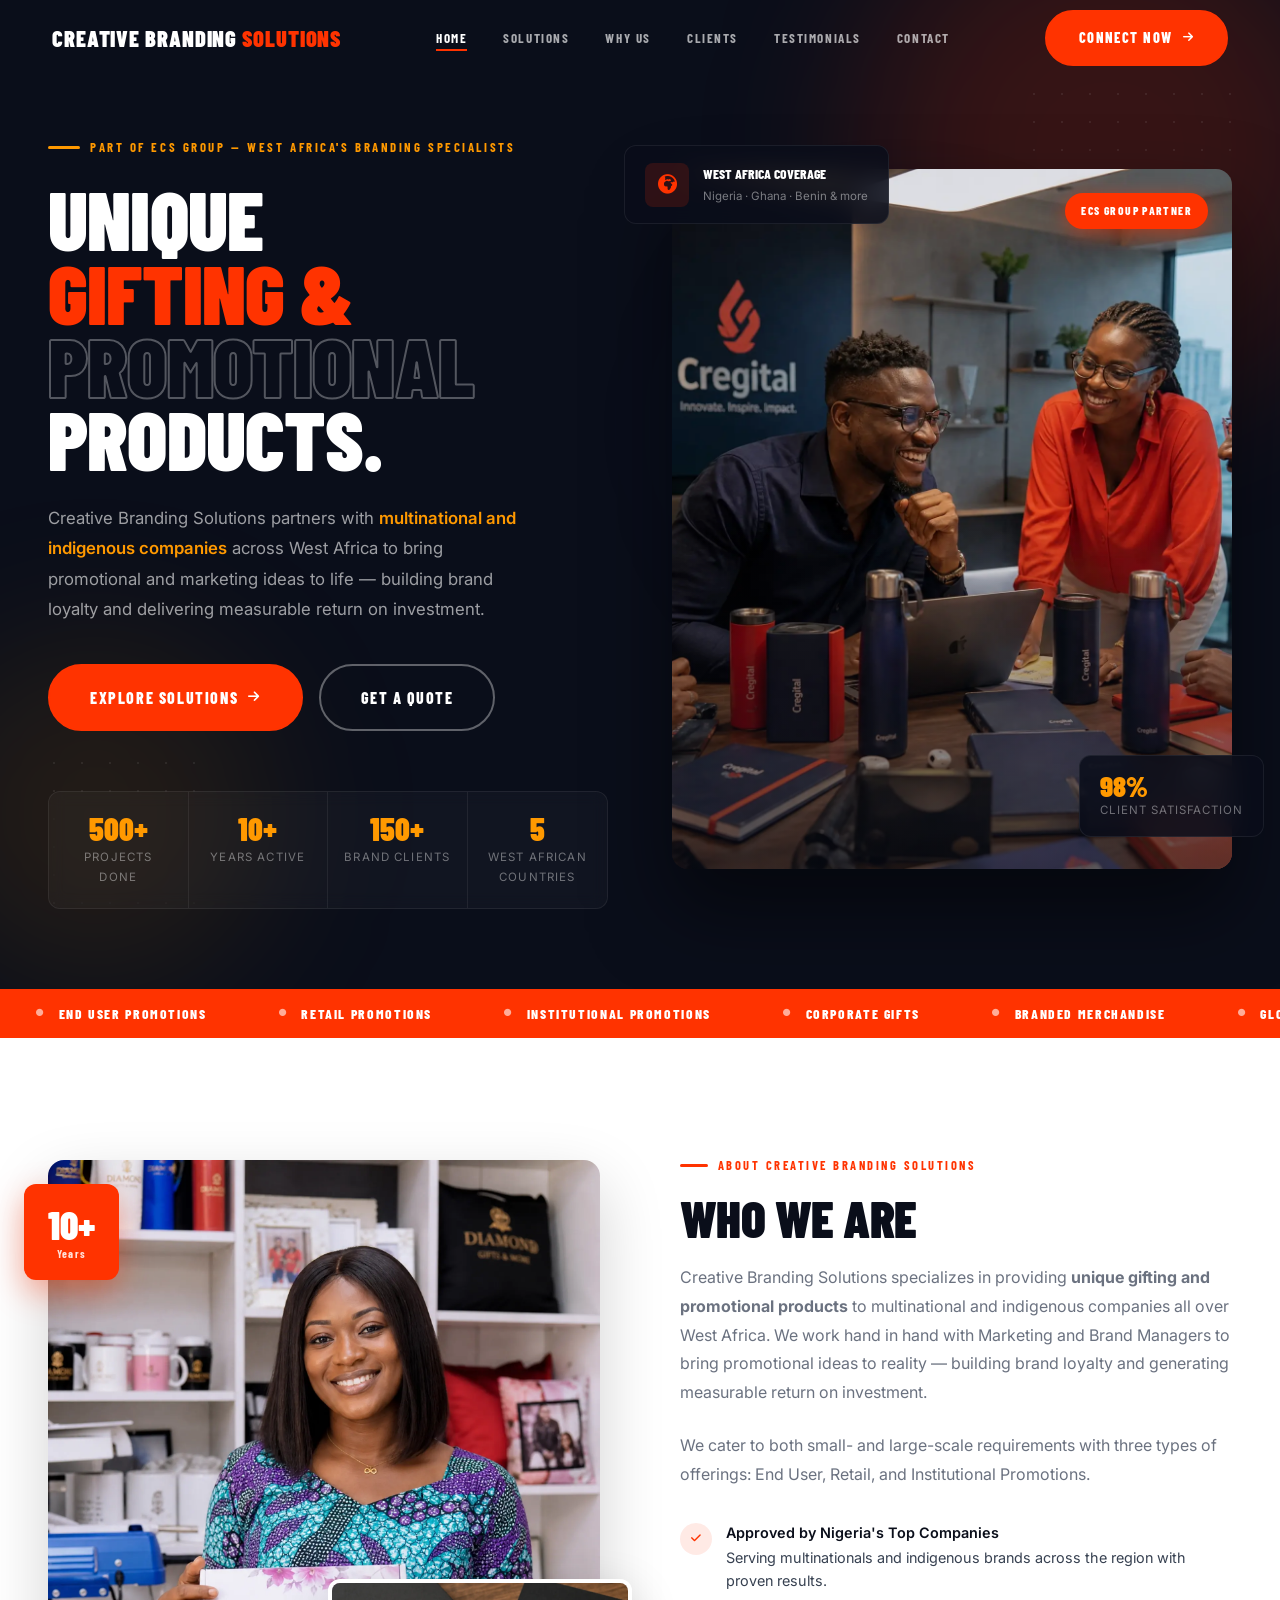
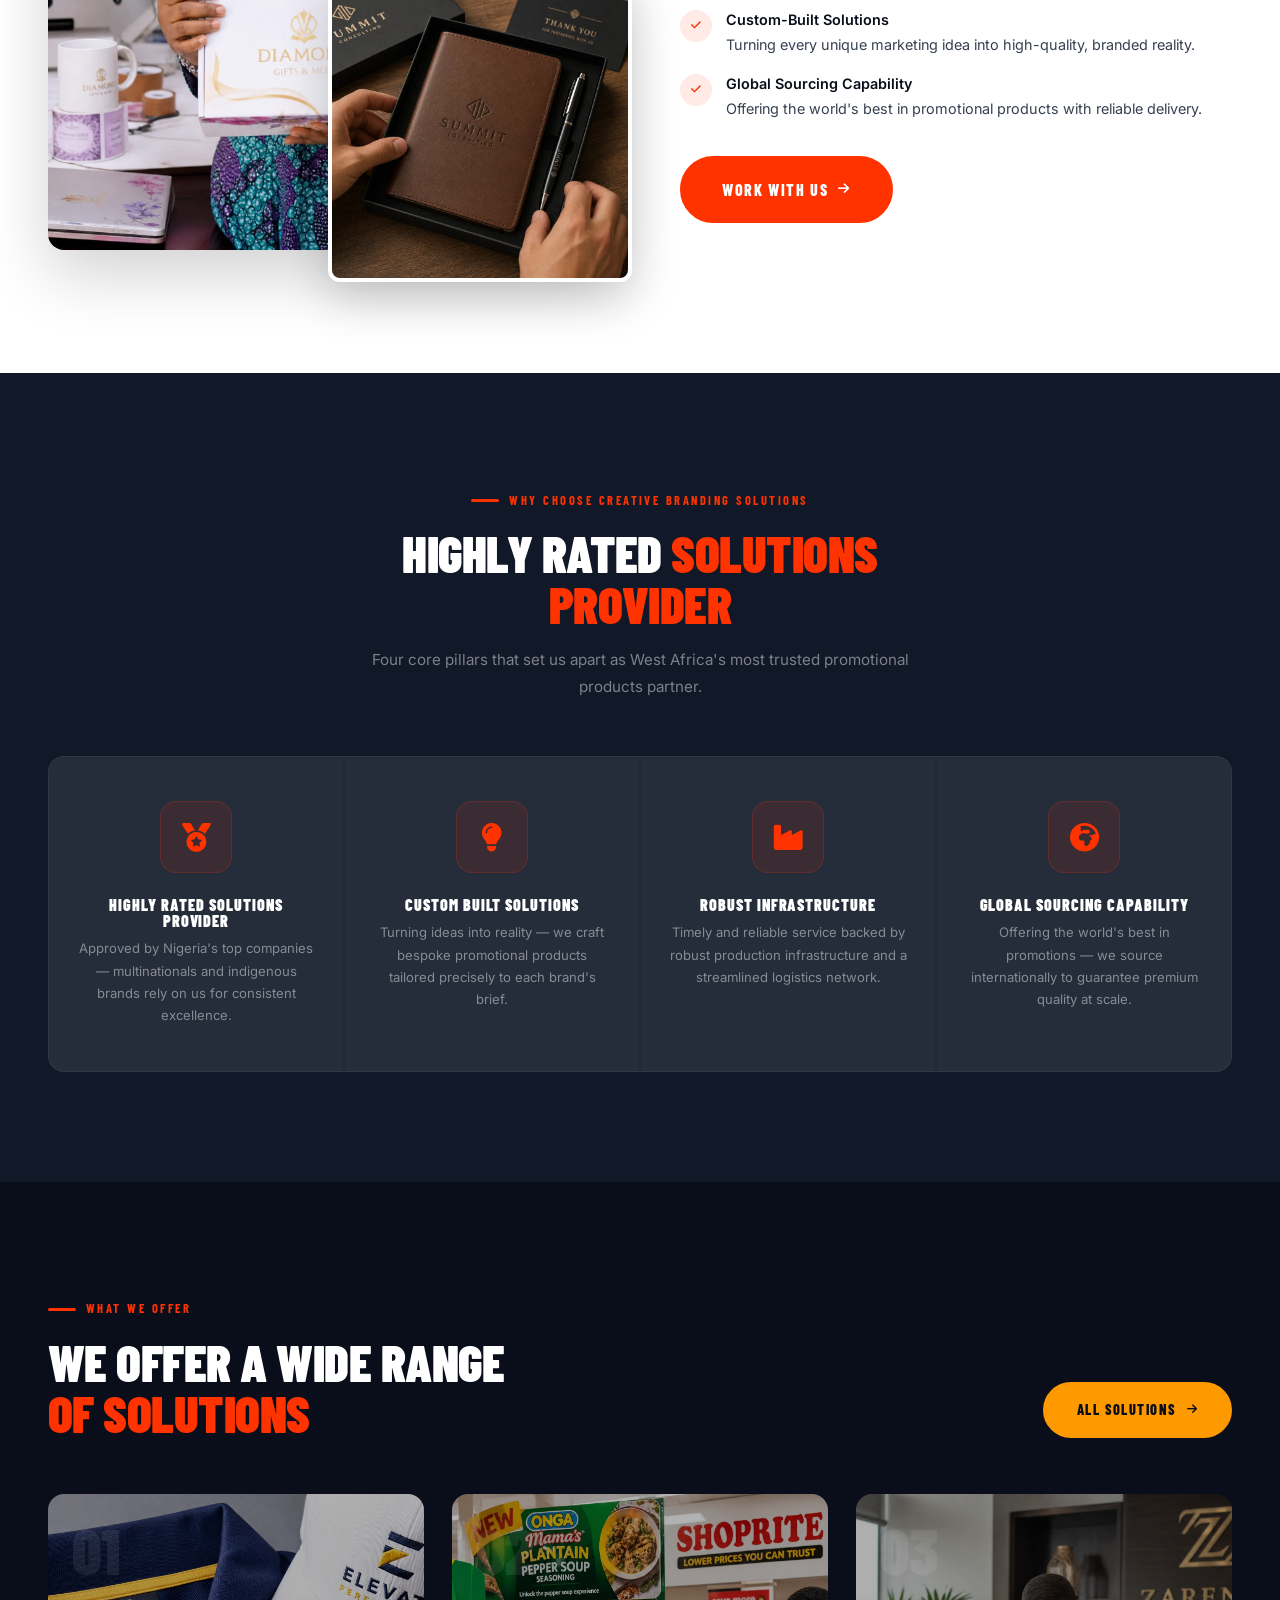
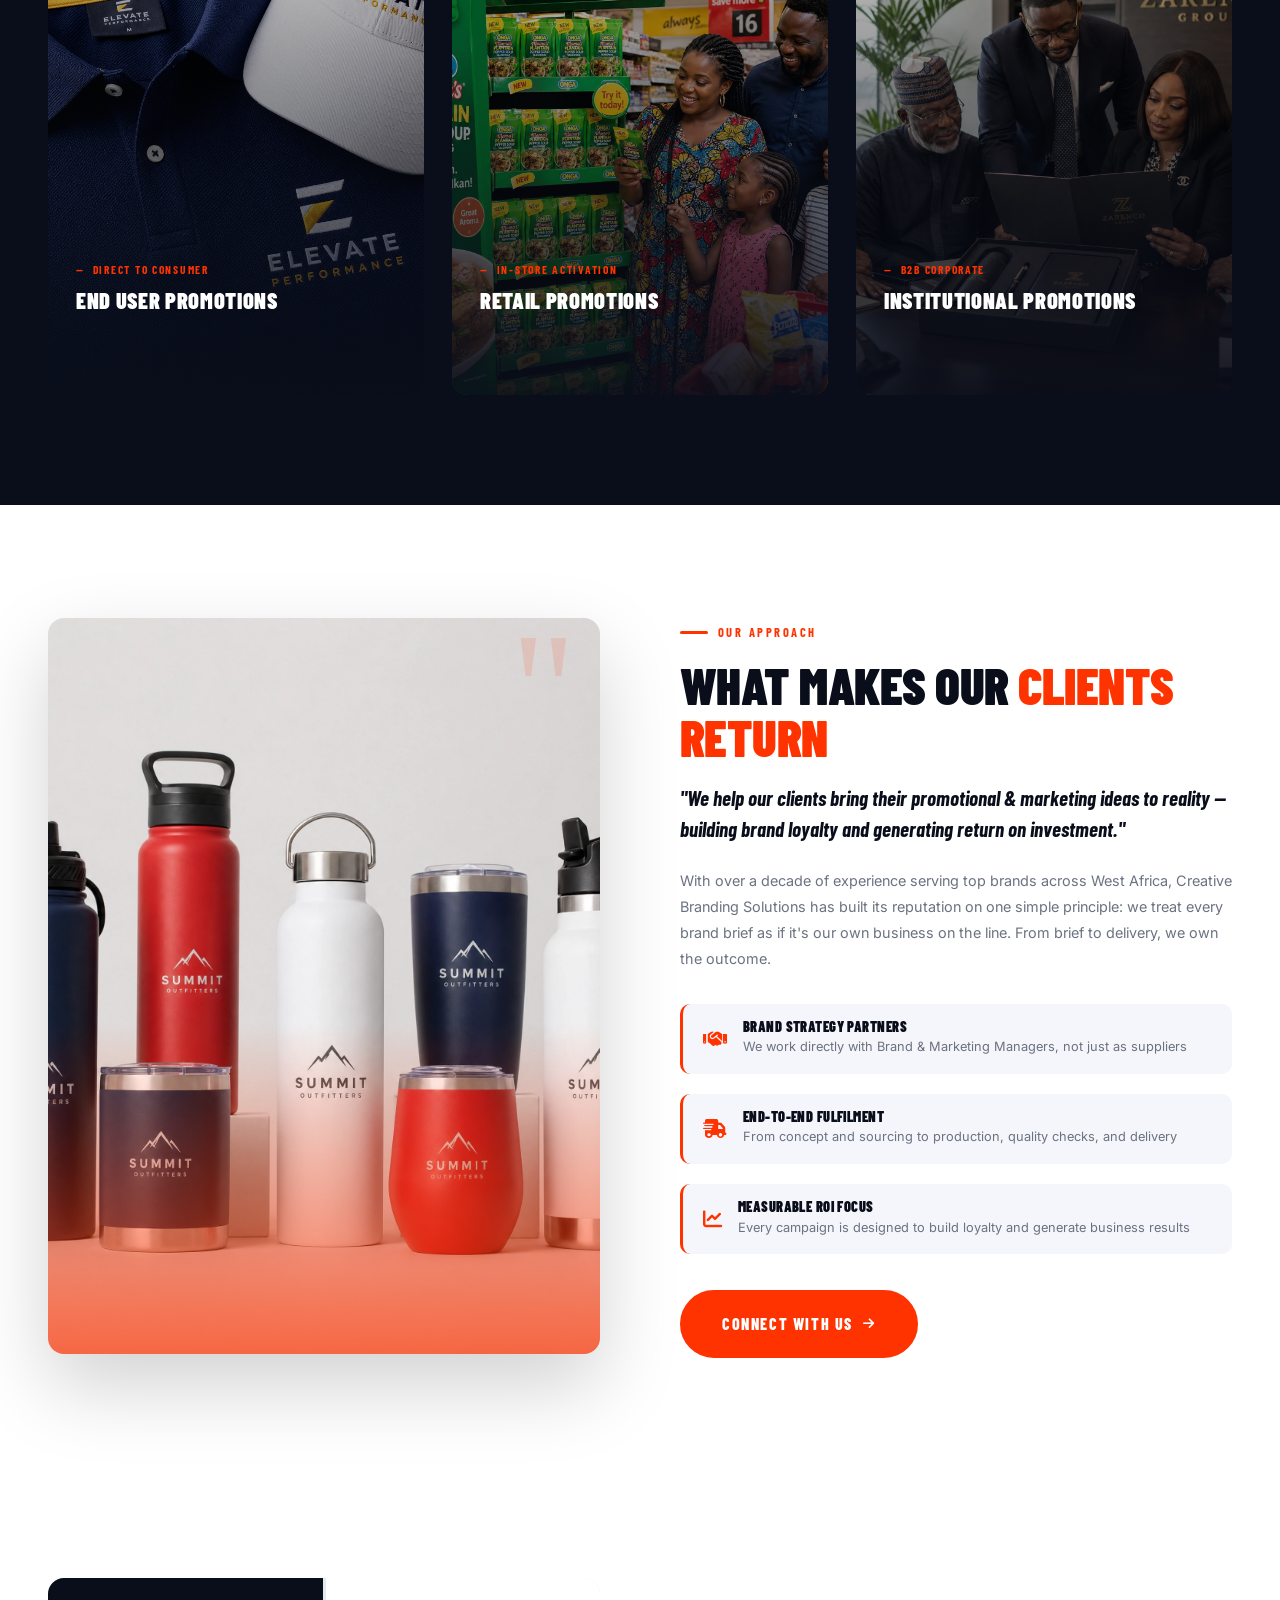
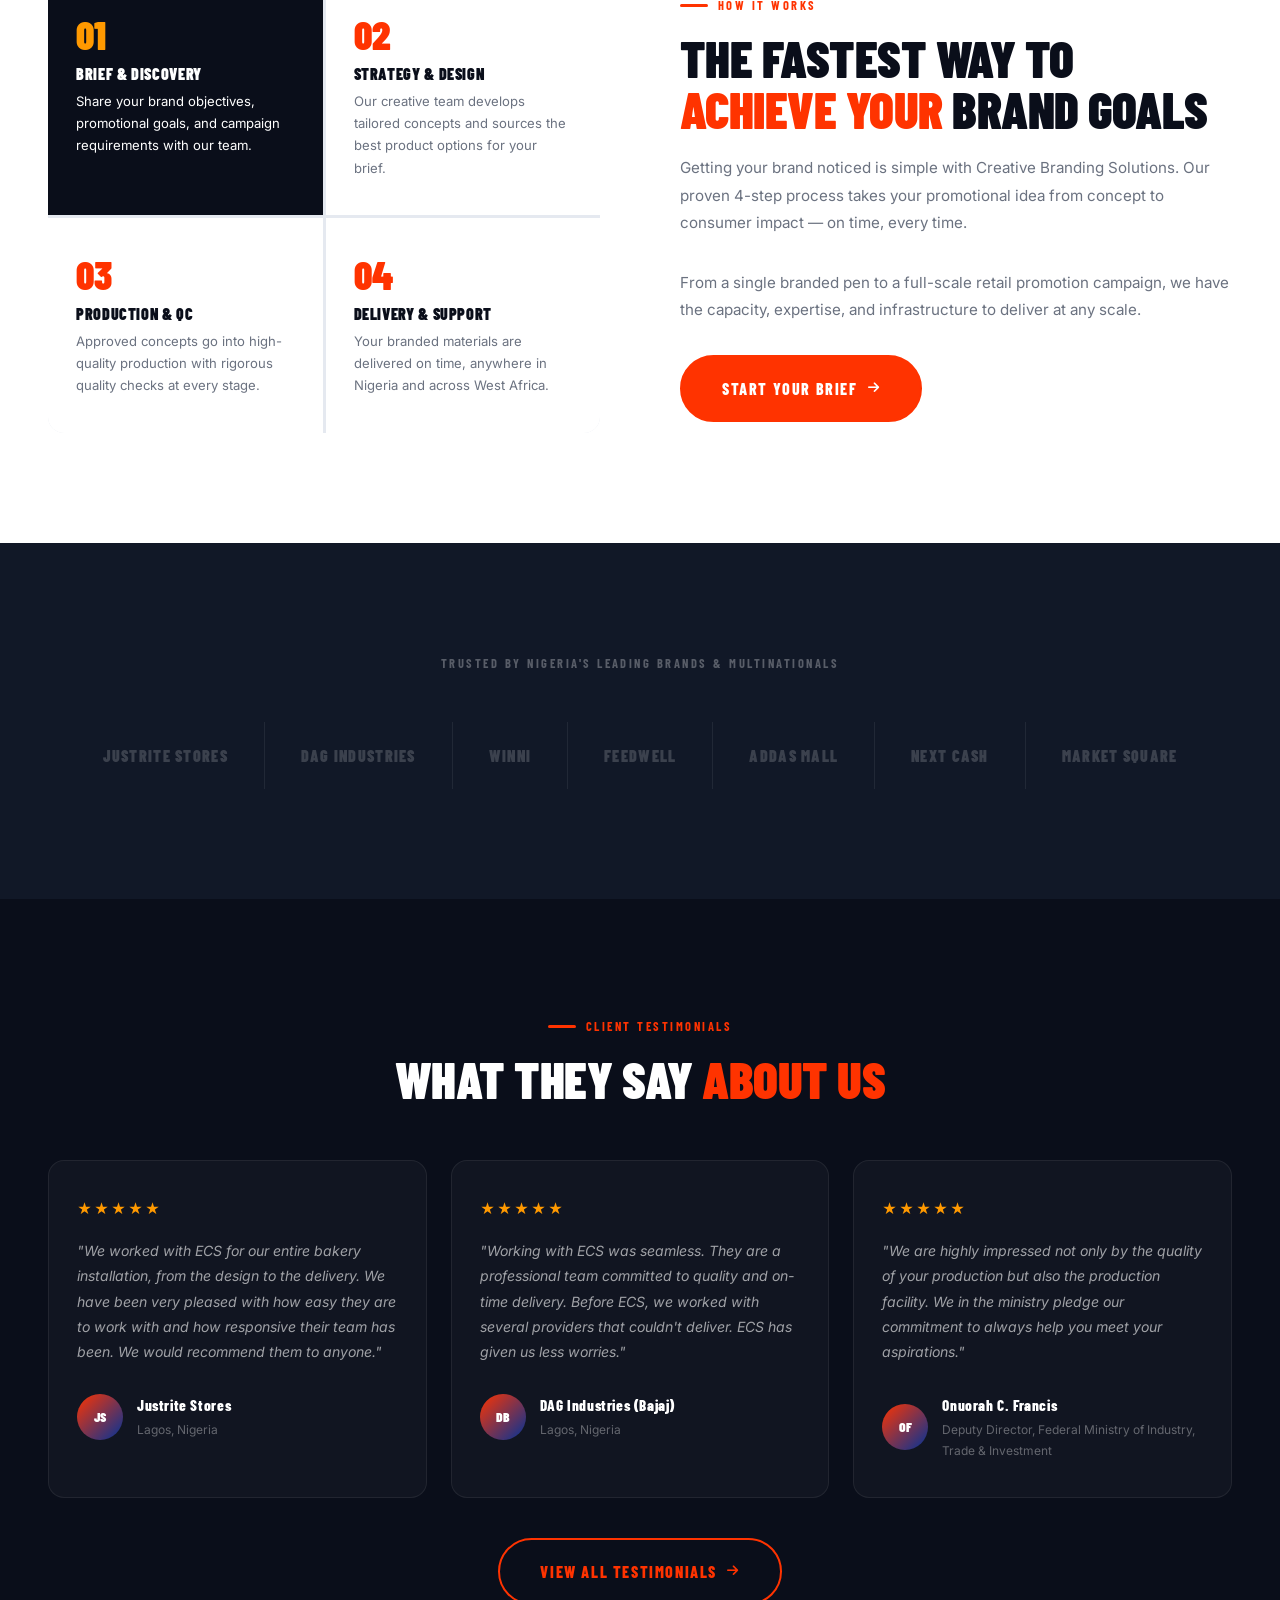
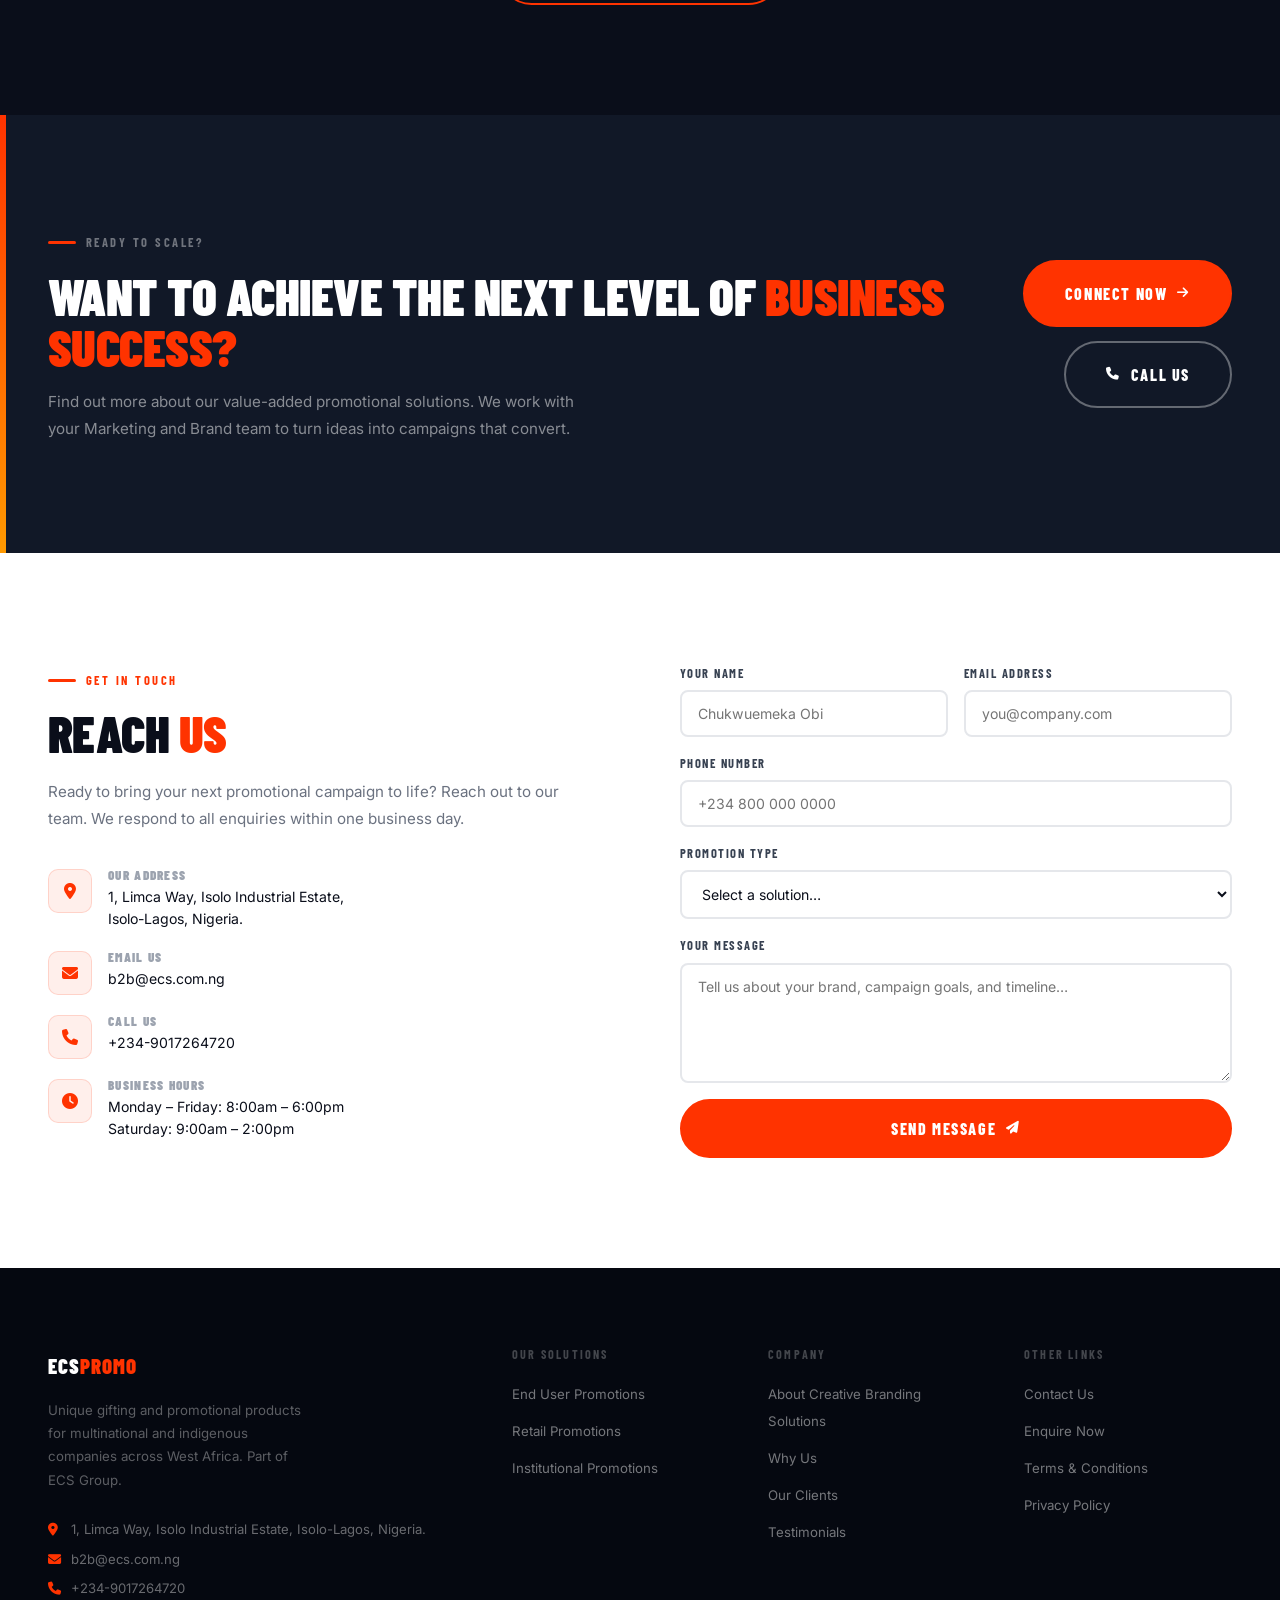
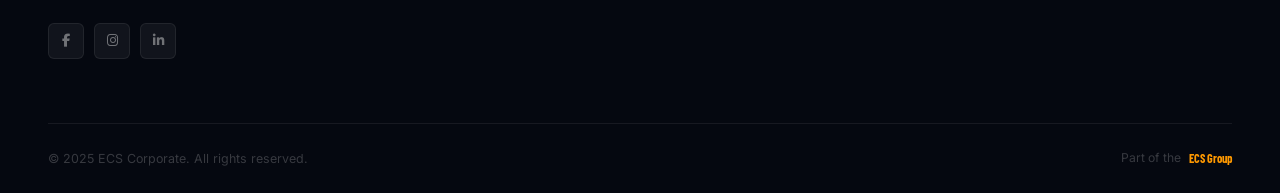
==== commit b471c5df: "Fix image URL casing in index.html" ====
--- a/index.html
+++ b/index.html
@@ -124,7 +124,7 @@
     /* Background image with overlay */
     .hero-bg {
       position: absolute; inset: 0;
-      background-image: url('https://images.unsplash.com/photo-1506784983877-45594efa4cbe?w=1800&auto=format&fit=crop&q=70');
+      background-image: url('https://Images.unsplash.com/photo-1506784983877-45594efa4cbe?w=1800&auto=format&fit=crop&q=70');
       background-size: cover; background-position: center 20%;
       filter: brightness(0.12) saturate(0.4);
     }
@@ -520,7 +520,7 @@
     }
     .cta-bg-img {
       position: absolute; inset: 0;
-      background-image: url('https://images.unsplash.com/photo-1542744094-3a31f272c490?w=1400&auto=format&fit=crop&q=50');
+      background-image: url('https://Images.unsplash.com/photo-1542744094-3a31f272c490?w=1400&auto=format&fit=crop&q=50');
       background-size: cover; background-position: center;
       opacity: 0.05;
     }
@@ -650,7 +650,7 @@
     <ul class="nav-links">
       <li><a href="#" class="active">Home</a></li>
       <li><a href="solutions.html">Solutions</a></li>
-      <li><a href="#why-us">Why Us</a></li>
+      <li><a href=about.html">Why Us</a></li>
       <li><a href="#clients">Clients</a></li>
       <li><a href="testimonials.html">Testimonials</a></li>
       <li><a href="contact.html">Contact</a></li>
@@ -667,10 +667,10 @@
 <div id="mobileMenu">
   <button class="mobile-close" id="mobileClose"><i class="fas fa-times"></i></button>
   <a href="#">Home</a>
-  <a href="#solutions">Solutions</a>
-  <a href="#why-us">Why Us</a>
+  <a href="solutions.html">Solutions</a>
+  <a href="about.html">Why Us</a>
   <a href="#clients">Clients</a>
-  <a href="#testimonials">Testimonials</a>
+  <a href="testimonials.html">Testimonials</a>
   <a href="contact.html">Contact</a>
   <a href="contact.html" class="btn btn-red" style="margin-top:12px;">Connect Now</a>
 </div>
@@ -726,7 +726,7 @@
         <div style="position:relative;">
           <div class="hero-img-main">
             <img
-              src="images/hero_home.webp"
+              src="Images/hero_home.webp"
               alt="Nigerian business professionals"
               loading="eager"
             />
@@ -779,7 +779,7 @@
 <section class="who-section section-pad" id="about">
   <div class="container">
     <div class="who-inner">
-      <!-- Left: stacked images -->
+      <!-- Left: stacked Images -->
       <div class="who-left-imgs reveal">
         <div class="who-img-stack">
           <img
@@ -789,7 +789,7 @@
         </div>
         <div class="who-img-inset">
           <img
-            src="images/who_we_are_inset.webp"
+            src="Images/who_we_are_inset.webp"
             alt="Brand activation Nigeria"
           />
         </div>
